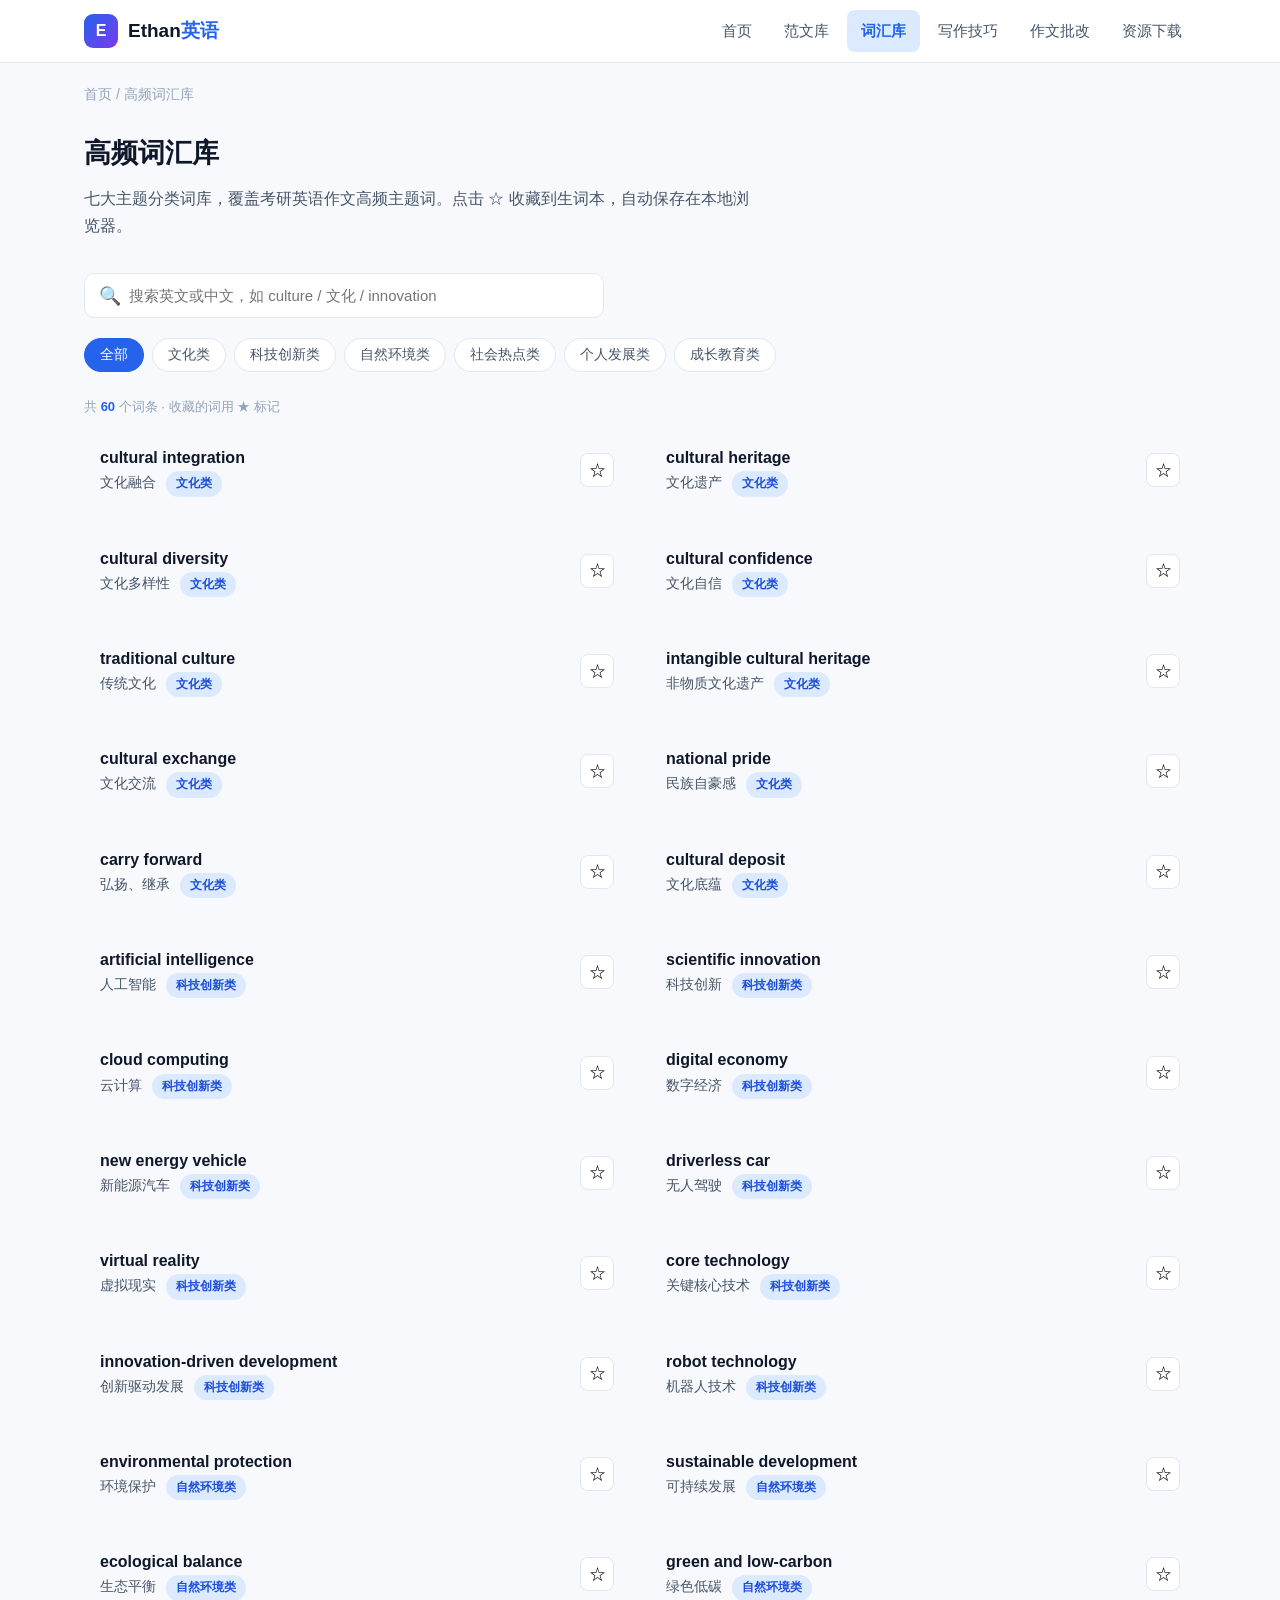
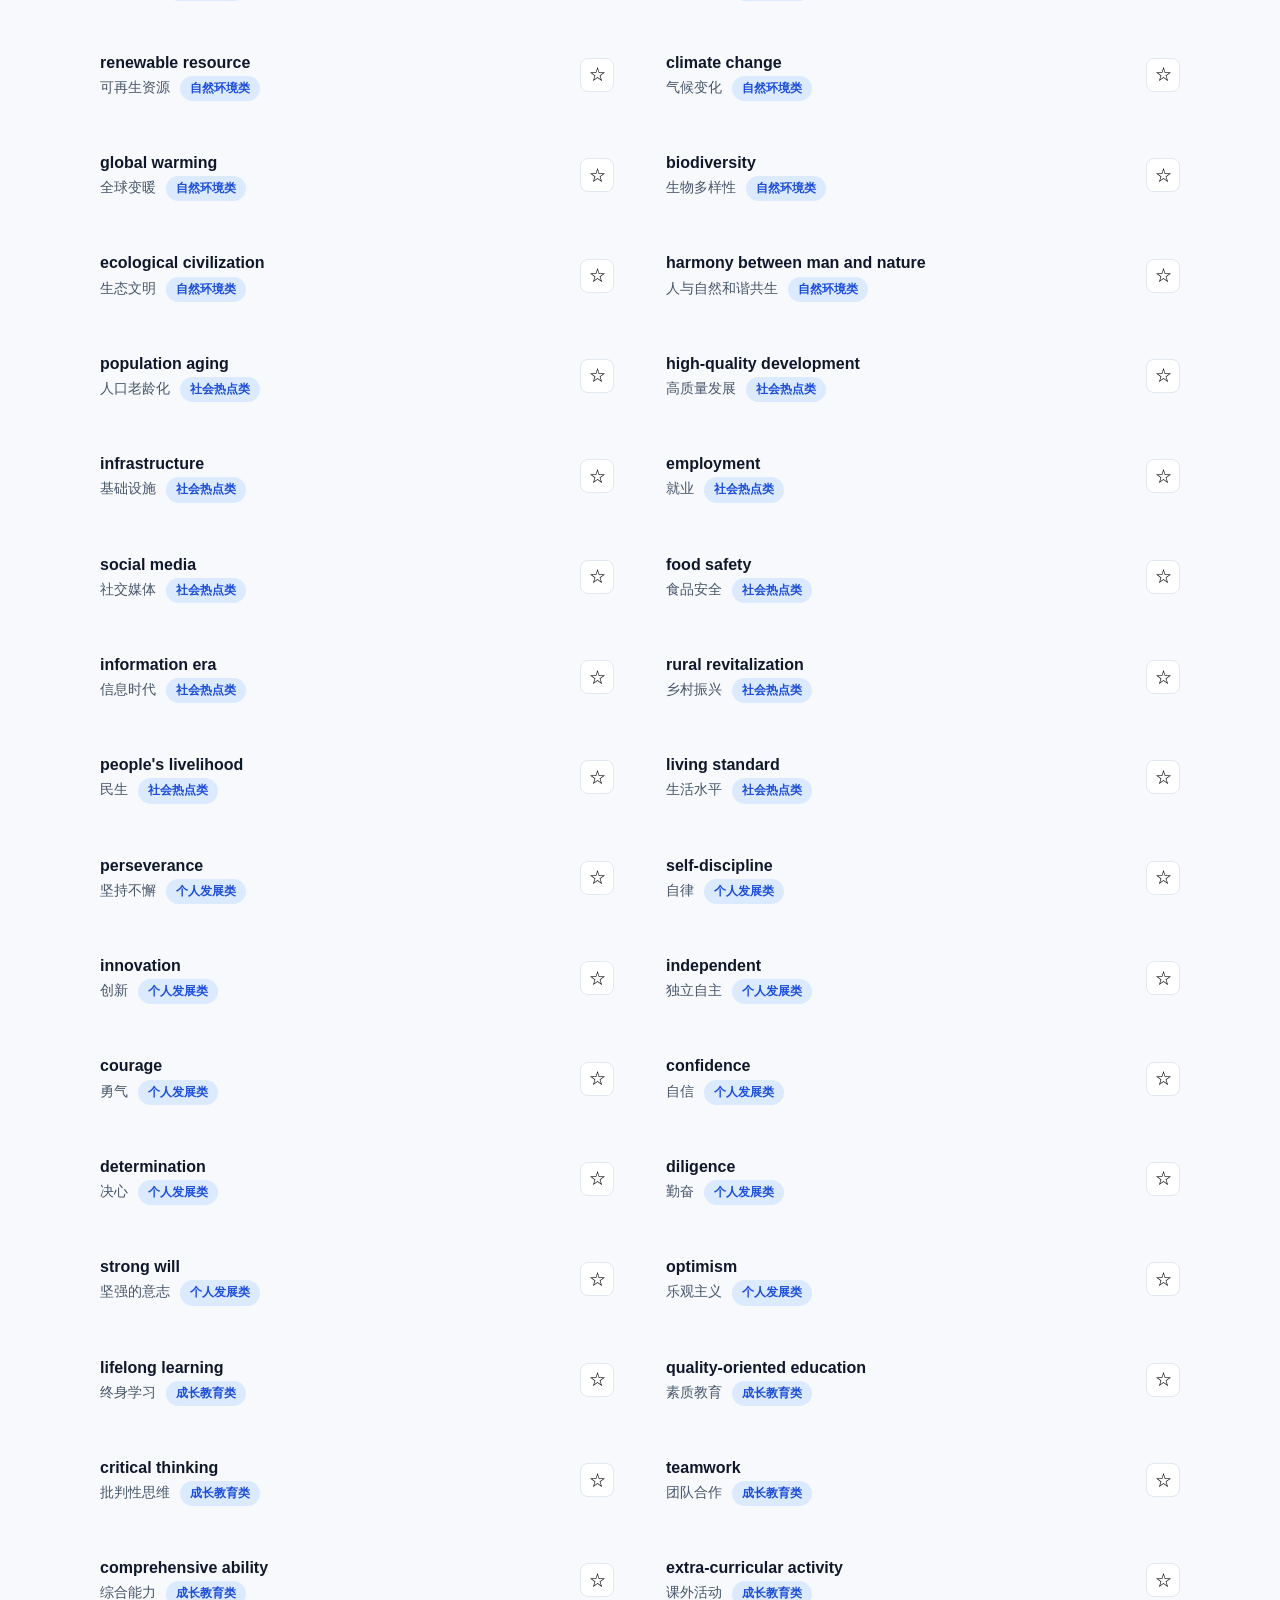
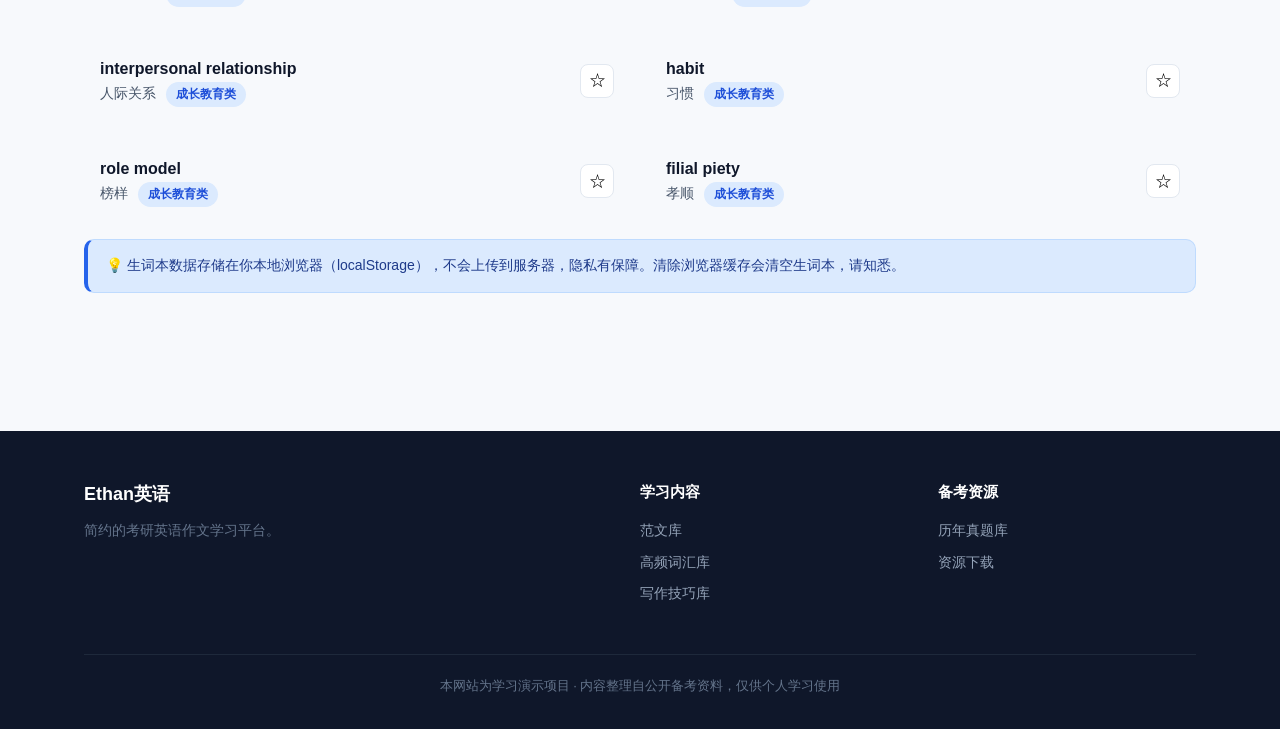
==== cihui.html @ 308beb28 "fix structure" ====
<!DOCTYPE html>
<html lang="zh-CN">
<head>
  <meta charset="UTF-8">
  <meta name="viewport" content="width=device-width, initial-scale=1.0">
  <title>高频词汇库 · Ethan英语</title>
  <link rel="stylesheet" href="css/style.css">
  <link rel="manifest" href="manifest.json">
  <link rel="icon" type="image/png" sizes="192x192" href="icon-192.png">
  <link rel="apple-touch-icon" href="apple-touch-icon.png">
  <meta name="theme-color" content="#2563eb">
  <meta name="mobile-web-app-capable" content="yes">
  <meta name="apple-mobile-web-app-capable" content="yes">
  <meta name="apple-mobile-web-app-status-bar-style" content="black-translucent">
  <meta name="apple-mobile-web-app-title" content="Ethan">
</head>
<body>

  <nav class="nav">
    <div class="nav-inner">
      <a class="logo" href="index.html"><span class="mark">E</span><span>Ethan<b>英语</b></span></a>
      <button class="nav-toggle" aria-label="菜单">☰</button>
      <ul class="nav-links">
        <li><a href="index.html">首页</a></li>
        <li><a href="fanwen.html">范文库</a></li>
        <li><a href="cihui.html">词汇库</a></li>
        <li><a href="jiqiao.html">写作技巧</a></li>
        <li><a href="pigai.html">作文批改</a></li>
        <li><a href="ziyuan.html">资源下载</a></li>
      </ul>
    </div>
  </nav>

  <div class="container">
    <div class="crumb"><a href="index.html">首页</a> / 高频词汇库</div>
  </div>

  <section class="section" style="padding-top:24px">
    <div class="container">
      <div class="section-head">
        <h2>高频词汇库</h2>
        <p>七大主题分类词库，覆盖考研英语作文高频主题词。点击 ☆ 收藏到生词本，自动保存在本地浏览器。</p>
      </div>

      <div class="search-box" style="margin-bottom:20px">
        <span class="s-icon">🔍</span>
        <input type="text" id="vocab-search" placeholder="搜索英文或中文，如 culture / 文化 / innovation">
      </div>

      <div class="filter-group" id="vocab-filters"></div>

      <div style="margin-bottom:12px;color:var(--text-muted);font-size:13px">共 <b id="vocab-count" style="color:var(--primary)">0</b> 个词条 · 收藏的词用 ★ 标记</div>

      <div class="grid grid-2" id="vocab-list"></div>

      <div class="tip">💡 生词本数据存储在你本地浏览器（localStorage），不会上传到服务器，隐私有保障。清除浏览器缓存会清空生词本，请知悉。</div>
    </div>
  </section>

  <footer class="footer">
    <div class="container">
      <div>
        <div class="brand">Ethan英语</div>
        <p>简约的考研英语作文学习平台。</p>
      </div>
      <div>
        <h4>学习内容</h4>
        <a href="fanwen.html">范文库</a>
        <a href="cihui.html">高频词汇库</a>
        <a href="jiqiao.html">写作技巧库</a>
      </div>
      <div>
        <h4>备考资源</h4>
        <a href="fanwen.html#zhenti">历年真题库</a>
        <a href="ziyuan.html">资源下载</a>
      </div>
      <div class="copyright">本网站为学习演示项目 · 内容整理自公开备考资料，仅供个人学习使用</div>
    </div>
  </footer>

  <script src="js/data.js"></script>
  <script src="js/main.js"></script>
</body>
</html>
---- css/style.css ----
/* ============ 变量与重置 ============ */
:root {
  --primary: #2563eb;
  --primary-dark: #1d4ed8;
  --primary-light: #dbeafe;
  --accent: #f59e0b;
  --bg: #f7f9fc;
  --surface: #ffffff;
  --text: #0f172a;
  --text-secondary: #475569;
  --text-muted: #94a3b8;
  --border: #e2e8f0;
  --success: #16a34a;
  --danger: #dc2626;
  --radius: 12px;
  --shadow-sm: 0 1px 3px rgba(15, 23, 42, 0.06);
  --shadow-md: 0 4px 16px rgba(15, 23, 42, 0.08);
  --shadow-lg: 0 10px 32px rgba(15, 23, 42, 0.12);
  --maxw: 1160px;
}

* { margin: 0; padding: 0; box-sizing: border-box; }

html { scroll-behavior: smooth; }

body {
  font-family: -apple-system, BlinkMacSystemFont, "Segoe UI", "PingFang SC",
    "Hiragino Sans GB", "Microsoft YaHei", sans-serif;
  background: var(--bg);
  color: var(--text);
  line-height: 1.7;
  -webkit-font-smoothing: antialiased;
}

a { color: var(--primary); text-decoration: none; }
a:hover { color: var(--primary-dark); }
img { max-width: 100%; display: block; }

.container { max-width: var(--maxw); margin: 0 auto; padding: 0 24px; }

/* ============ 顶部导航 ============ */
.nav {
  position: sticky; top: 0; z-index: 100;
  background: rgba(255, 255, 255, 0.9);
  backdrop-filter: blur(10px);
  border-bottom: 1px solid var(--border);
}
.nav-inner {
  max-width: var(--maxw); margin: 0 auto; padding: 0 24px;
  display: flex; align-items: center; justify-content: space-between;
  height: 62px;
}
.logo { display: flex; align-items: center; gap: 10px; font-weight: 700; font-size: 19px; color: var(--text); }
.logo .mark {
  width: 34px; height: 34px; border-radius: 9px;
  background: linear-gradient(135deg, var(--primary), #7c3aed);
  color: #fff; display: flex; align-items: center; justify-content: center;
  font-size: 16px; font-weight: 800;
}
.logo span b { color: var(--primary); }

.nav-links { display: flex; align-items: center; gap: 4px; list-style: none; }
.nav-links a {
  display: block; padding: 8px 14px; border-radius: 8px;
  color: var(--text-secondary); font-size: 15px; font-weight: 500;
}
.nav-links a:hover { color: var(--primary); background: var(--primary-light); }
.nav-links a.active { color: var(--primary); background: var(--primary-light); font-weight: 600; }

.nav-toggle { display: none; background: none; border: none; font-size: 24px; cursor: pointer; color: var(--text); }

/* ============ Hero ============ */
.hero {
  background: linear-gradient(135deg, #1e3a8a 0%, #2563eb 55%, #4f46e5 100%);
  color: #fff; padding: 72px 0 64px; position: relative; overflow: hidden;
}
.hero::after {
  content: ""; position: absolute; right: -120px; top: -120px;
  width: 420px; height: 420px; border-radius: 50%;
  background: rgba(255, 255, 255, 0.08);
}
.hero::before {
  content: ""; position: absolute; right: 80px; bottom: -160px;
  width: 320px; height: 320px; border-radius: 50%;
  background: rgba(255, 255, 255, 0.06);
}
.hero .container { position: relative; z-index: 1; }
.hero h1 { font-size: 40px; line-height: 1.25; font-weight: 800; margin-bottom: 16px; }
.hero h1 em { font-style: normal; color: #fbbf24; }
.hero p.sub { font-size: 17px; color: rgba(255, 255, 255, 0.88); max-width: 640px; margin-bottom: 28px; }
.hero-actions { display: flex; gap: 14px; flex-wrap: wrap; }
.btn {
  display: inline-flex; align-items: center; gap: 8px;
  padding: 12px 22px; border-radius: 10px; font-size: 15px; font-weight: 600;
  border: none; cursor: pointer; transition: all .18s;
}
.btn-primary { background: #fff; color: var(--primary-dark); }
.btn-primary:hover { transform: translateY(-2px); box-shadow: var(--shadow-lg); }
.btn-ghost { background: rgba(255, 255, 255, 0.14); color: #fff; border: 1px solid rgba(255,255,255,0.3); }
.btn-ghost:hover { background: rgba(255, 255, 255, 0.24); }
.btn-outline { background: #fff; color: var(--primary); border: 1px solid var(--primary); }
.btn-outline:hover { background: var(--primary-light); }

.hero-stats { display: flex; gap: 40px; margin-top: 40px; flex-wrap: wrap; }
.hero-stats .stat b { font-size: 30px; display: block; font-weight: 800; }
.hero-stats .stat span { color: rgba(255, 255, 255, 0.78); font-size: 14px; }

/* ============ 章节通用 ============ */
.section { padding: 60px 0; }
.section-head { margin-bottom: 34px; }
.section-head h2 { font-size: 27px; font-weight: 800; margin-bottom: 8px; }
.section-head p { color: var(--text-secondary); max-width: 680px; }

/* ============ 卡片网格 ============ */
.grid { display: grid; gap: 20px; }
.grid-2 { grid-template-columns: repeat(2, 1fr); }
.grid-3 { grid-template-columns: repeat(3, 1fr); }
.grid-4 { grid-template-columns: repeat(4, 1fr); }

.card {
  background: var(--surface); border: 1px solid var(--border);
  border-radius: var(--radius); padding: 24px; box-shadow: var(--shadow-sm);
  transition: transform .18s, box-shadow .18s;
}
.card:hover { transform: translateY(-3px); box-shadow: var(--shadow-md); }
.card .icon {
  width: 46px; height: 46px; border-radius: 11px; display: flex;
  align-items: center; justify-content: center; font-size: 22px; margin-bottom: 14px;
}
.card h3 { font-size: 17px; font-weight: 700; margin-bottom: 8px; }
.card p { color: var(--text-secondary); font-size: 14.5px; }
.card .link { margin-top: 14px; font-weight: 600; font-size: 14px; }

/* ============ 标签/徽章 ============ */
.badge {
  display: inline-block; padding: 3px 10px; border-radius: 999px;
  font-size: 12px; font-weight: 600; line-height: 1.6;
}
.badge-blue { background: var(--primary-light); color: var(--primary-dark); }
.badge-amber { background: #fef3c7; color: #b45309; }
.badge-green { background: #dcfce7; color: #15803d; }
.badge-red { background: #fee2e2; color: #b91c1c; }
.badge-gray { background: #f1f5f9; color: #475569; }
.badge-purple { background: #ede9fe; color: #6d28d9; }

/* ============ 搜索框 ============ */
.search-box { position: relative; max-width: 520px; }
.search-box input {
  width: 100%; padding: 13px 18px 13px 44px; border-radius: 10px;
  border: 1px solid var(--border); font-size: 15px; background: #fff;
  outline: none; transition: border .15s, box-shadow .15s;
}
.search-box input:focus { border-color: var(--primary); box-shadow: 0 0 0 3px var(--primary-light); }
.search-box .s-icon {
  position: absolute; left: 15px; top: 50%; transform: translateY(-50%);
  color: var(--text-muted); font-size: 18px;
}

/* ============ 筛选标签组 ============ */
.filter-group { display: flex; gap: 8px; flex-wrap: wrap; margin-bottom: 24px; }
.chip {
  padding: 7px 15px; border-radius: 999px; border: 1px solid var(--border);
  background: #fff; cursor: pointer; font-size: 14px; color: var(--text-secondary);
  transition: all .15s;
}
.chip:hover { border-color: var(--primary); color: var(--primary); }
.chip.active { background: var(--primary); border-color: var(--primary); color: #fff; }

/* ============ 表格 ============ */
.table-wrap { overflow-x: auto; background: var(--surface); border: 1px solid var(--border); border-radius: var(--radius); }
table { width: 100%; border-collapse: collapse; font-size: 14.5px; }
th, td { padding: 13px 16px; text-align: left; border-bottom: 1px solid var(--border); }
th { background: #f8fafc; font-weight: 700; color: var(--text-secondary); white-space: nowrap; }
tr:last-child td { border-bottom: none; }
tr:hover td { background: #fafcff; }
td .en { color: var(--primary-dark); font-weight: 600; }

/* ============ 词汇卡片 ============ */
.vocab-item { display: flex; align-items: center; gap: 14px; padding: 14px 16px; }
.vocab-item .word { flex: 1; }
.vocab-item .word .en { font-size: 16px; font-weight: 700; color: var(--text); }
.vocab-item .word .zh { font-size: 13.5px; color: var(--text-secondary); }
.vocab-item .save {
  width: 34px; height: 34px; border-radius: 8px; border: 1px solid var(--border);
  background: #fff; cursor: pointer; font-size: 17px; transition: all .15s;
}
.vocab-item .save:hover { border-color: var(--primary); color: var(--primary); }
.vocab-item .save.saved { background: var(--primary); border-color: var(--primary); color: #fff; }

/* ============ 批改页 ============ */
.practice-area { display: grid; grid-template-columns: 1fr 1fr; gap: 22px; align-items: start; }
.panel { background: var(--surface); border: 1px solid var(--border); border-radius: var(--radius); padding: 22px; box-shadow: var(--shadow-sm); }
.panel h3 { font-size: 16px; font-weight: 700; margin-bottom: 12px; display: flex; align-items: center; gap: 8px; }
.panel textarea {
  width: 100%; min-height: 300px; padding: 16px; border-radius: 10px;
  border: 1px solid var(--border); font-size: 15px; line-height: 1.8; resize: vertical;
  font-family: inherit; outline: none; transition: border .15s;
}
.panel textarea:focus { border-color: var(--primary); box-shadow: 0 0 0 3px var(--primary-light); }
.word-count { margin-top: 10px; font-size: 13px; color: var(--text-muted); text-align: right; }

.result-item { padding: 13px 16px; border-left: 3px solid var(--border); background: #f8fafc; border-radius: 8px; margin-bottom: 10px; }
.result-item.good { border-left-color: var(--success); }
.result-item.warn { border-left-color: var(--accent); }
.result-item.bad { border-left-color: var(--danger); }
.result-item b { display: block; margin-bottom: 3px; }
.result-item span { font-size: 13.5px; color: var(--text-secondary); }

.score-box { text-align: center; padding: 18px; border-radius: 12px; background: linear-gradient(135deg, var(--primary), #7c3aed); color: #fff; margin-bottom: 18px; }
.score-box .num { font-size: 42px; font-weight: 800; }
.score-box .label { font-size: 13px; opacity: .85; }

/* ============ 步骤条 ============ */
.steps { display: grid; grid-template-columns: repeat(4, 1fr); gap: 16px; }
.step { position: relative; padding: 20px; background: var(--surface); border: 1px solid var(--border); border-radius: var(--radius); }
.step .num {
  width: 34px; height: 34px; border-radius: 50%; background: var(--primary-light);
  color: var(--primary-dark); font-weight: 800; display: flex; align-items: center;
  justify-content: center; margin-bottom: 12px;
}
.step h4 { font-size: 15px; font-weight: 700; margin-bottom: 6px; }
.step p { font-size: 13.5px; color: var(--text-secondary); }
.step .arrow { position: absolute; right: -14px; top: 50%; transform: translateY(-50%); color: var(--text-muted); font-size: 20px; }

/* ============ 页脚 ============ */
.footer { background: #0f172a; color: #cbd5e1; padding: 48px 0 32px; margin-top: 60px; }
.footer .container { display: grid; grid-template-columns: 2fr 1fr 1fr; gap: 40px; }
.footer h4 { color: #fff; font-size: 15px; margin-bottom: 14px; }
.footer a { color: #94a3b8; display: block; margin-bottom: 8px; font-size: 14px; }
.footer a:hover { color: #fff; }
.footer .brand { font-size: 18px; font-weight: 700; color: #fff; margin-bottom: 10px; }
.footer p { font-size: 13.5px; color: #64748b; }
.footer .copyright { grid-column: 1 / -1; border-top: 1px solid #1e293b; padding-top: 20px; text-align: center; font-size: 13px; color: #64748b; }

/* ============ 面包屑 ============ */
.crumb { padding: 20px 0 0; color: var(--text-muted); font-size: 14px; }
.crumb a { color: var(--text-muted); }
.crumb a:hover { color: var(--primary); }

/* ============ 提示框 ============ */
.notice {
  background: #fffbeb; border: 1px solid #fde68a; border-left: 4px solid var(--accent);
  padding: 14px 18px; border-radius: 10px; margin: 18px 0; font-size: 14px; color: #78350f;
}
.tip {
  background: var(--primary-light); border: 1px solid #bfdbfe; border-left: 4px solid var(--primary);
  padding: 14px 18px; border-radius: 10px; margin: 18px 0; font-size: 14px; color: #1e3a8a;
}

/* ============ 手风琴/折叠 ============ */
.accordion { border: 1px solid var(--border); border-radius: var(--radius); overflow: hidden; background: #fff; }
.acc-item { border-bottom: 1px solid var(--border); }
.acc-item:last-child { border-bottom: none; }
.acc-head {
  width: 100%; padding: 16px 20px; background: none; border: none; cursor: pointer;
  display: flex; align-items: center; justify-content: space-between; font-size: 15.5px;
  font-weight: 600; color: var(--text); text-align: left;
}
.acc-head:hover { background: #f8fafc; }
.acc-head .arrow { transition: transform .2s; color: var(--text-muted); }
.acc-item.open .acc-head .arrow { transform: rotate(180deg); }
.acc-body { display: none; padding: 0 20px 18px; color: var(--text-secondary); font-size: 14.5px; }
.acc-item.open .acc-body { display: block; }

/* ============ 响应式 ============ */
@media (max-width: 900px) {
  .grid-3, .grid-4 { grid-template-columns: repeat(2, 1fr); }
  .practice-area { grid-template-columns: 1fr; }
  .steps { grid-template-columns: repeat(2, 1fr); }
  .step .arrow { display: none; }
  .hero h1 { font-size: 32px; }
}
@media (max-width: 640px) {
  .grid-2, .grid-3, .grid-4 { grid-template-columns: 1fr; }
  .nav-toggle { display: block; }
  .nav-links {
    display: none; position: absolute; top: 62px; left: 0; right: 0;
    background: #fff; border-bottom: 1px solid var(--border); flex-direction: column;
    padding: 10px 16px; gap: 2px;
  }
  .nav-links.open { display: flex; }
  .nav-links a { width: 100%; }
  .hero { padding: 48px 0 44px; }
  .hero h1 { font-size: 27px; }
  .hero-stats { gap: 26px; }
  .footer .container { grid-template-columns: 1fr; gap: 26px; }
}

/* ============ 学习数据 / 打卡 / 勋章 ============ */
.stats-row { display: grid; grid-template-columns: repeat(3, 1fr); gap: 16px; }
.stat-card {
  background: var(--surface); border: 1px solid var(--border); border-radius: var(--radius);
  padding: 20px; text-align: center; box-shadow: var(--shadow-sm);
}
.stat-card b { display: block; font-size: 30px; font-weight: 800; color: var(--primary); }
.stat-card span { font-size: 13px; color: var(--text-secondary); }

.badges-grid { display: grid; grid-template-columns: repeat(6, 1fr); gap: 14px; }
.badge-card {
  background: var(--surface); border: 1px solid var(--border); border-radius: var(--radius);
  padding: 16px 10px; text-align: center; opacity: .45; filter: grayscale(100%);
  transition: all .2s;
}
.badge-card.got { opacity: 1; filter: none; border-color: #fbbf24; background: #fffbeb; }
.badge-card .b-icon { font-size: 28px; margin-bottom: 6px; }
.badge-card .b-name { font-size: 14px; font-weight: 700; }
.badge-card .b-desc { font-size: 11.5px; color: var(--text-muted); }

.history-item {
  display: flex; align-items: center; gap: 14px; padding: 12px 16px;
  background: var(--surface); border: 1px solid var(--border); border-radius: 10px; margin-bottom: 10px;
}
.history-item .h-score {
  min-width: 44px; height: 44px; border-radius: 10px; display: flex; align-items: center; justify-content: center;
  background: var(--primary-light); color: var(--primary-dark); font-weight: 800; font-size: 18px;
}
.history-item .h-info { flex: 1; }
.history-item .h-meta { font-size: 12px; color: var(--text-muted); margin-bottom: 2px; }
.history-item .h-preview { font-size: 13.5px; color: var(--text-secondary); }

@media (max-width: 900px) {
  .badges-grid { grid-template-columns: repeat(3, 1fr); }
}
@media (max-width: 640px) {
  .stats-row { grid-template-columns: 1fr; }
  .badges-grid { grid-template-columns: repeat(2, 1fr); }
}

/* ============ AI 批改结果 ============ */
.ai-head {
  background: linear-gradient(135deg, #7c3aed, #2563eb); color: #fff;
  padding: 14px 18px; border-radius: 10px; font-weight: 700; margin-bottom: 14px; text-align: center;
}
.ai-result {
  background: #fff; border: 1px solid var(--border); border-radius: 10px;
  padding: 18px 20px; font-size: 14.5px; line-height: 1.9; color: var(--text);
}
.ai-result strong { color: var(--primary); }
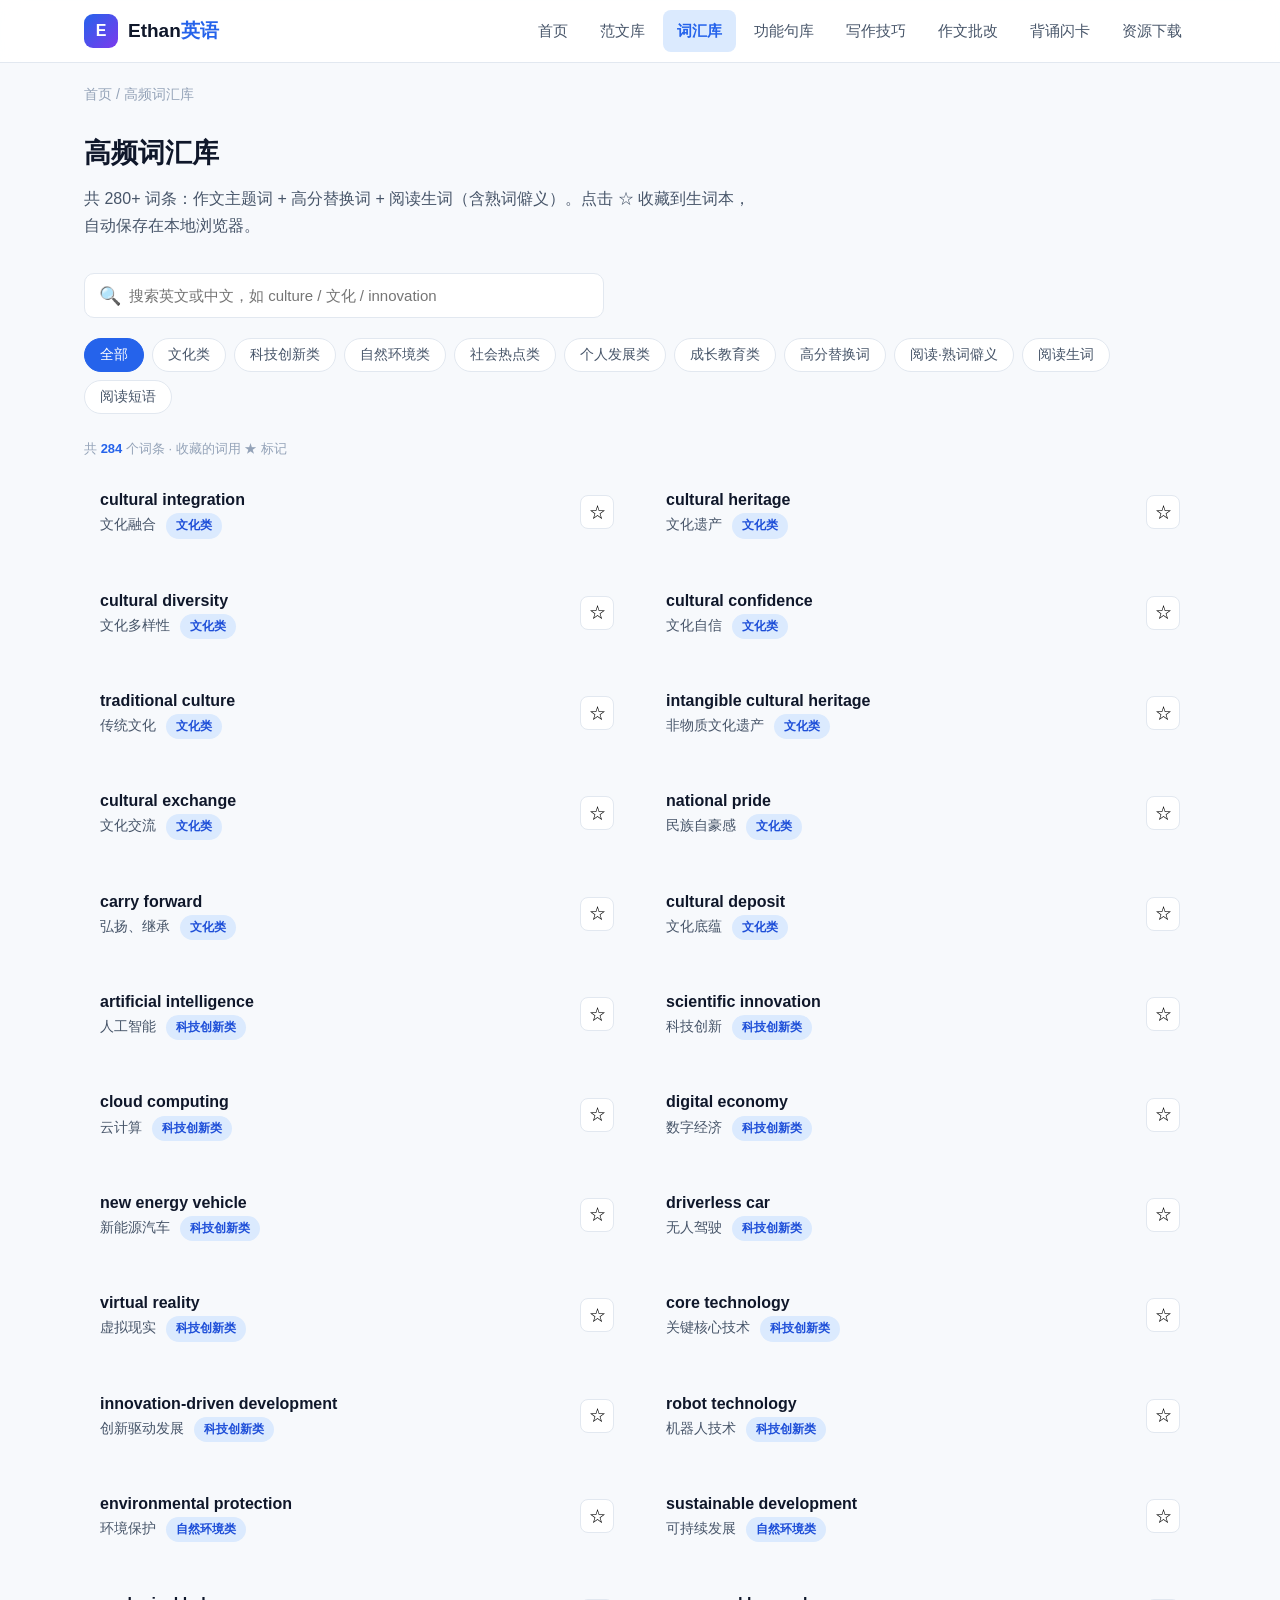
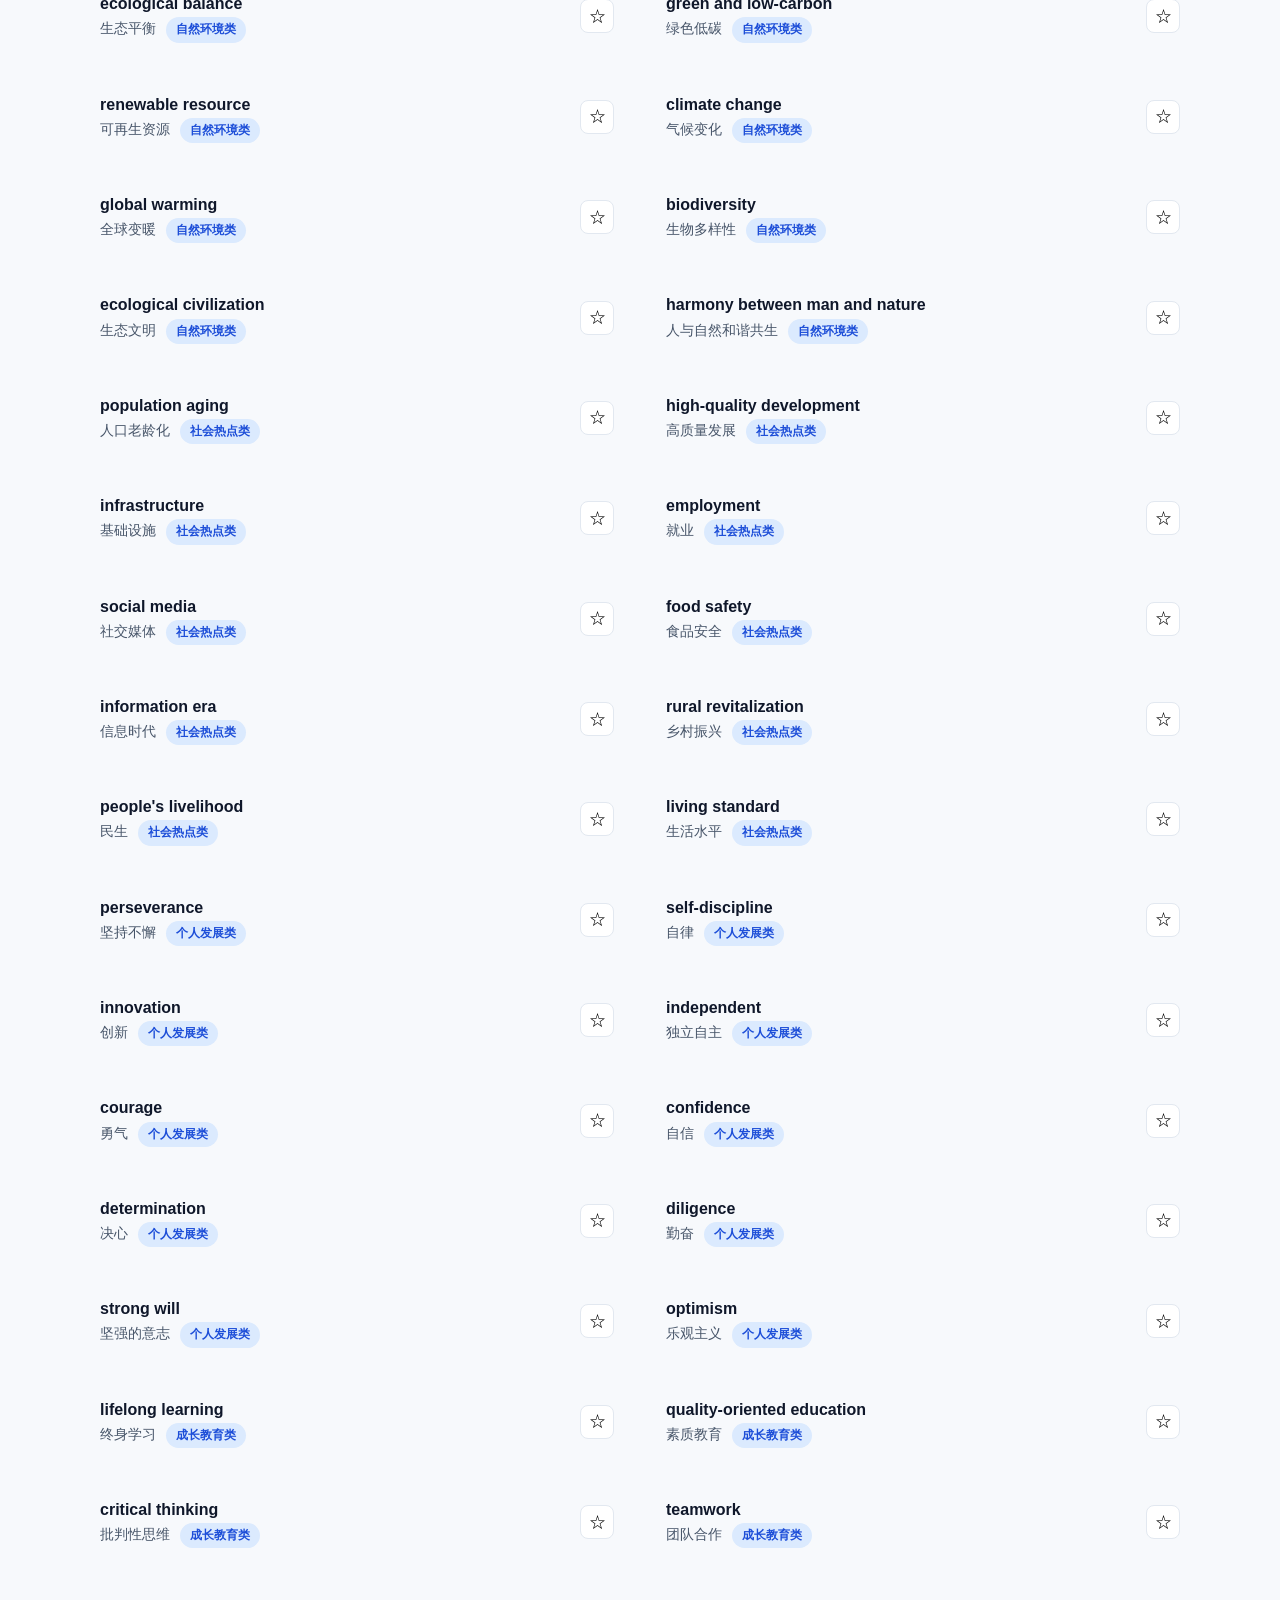
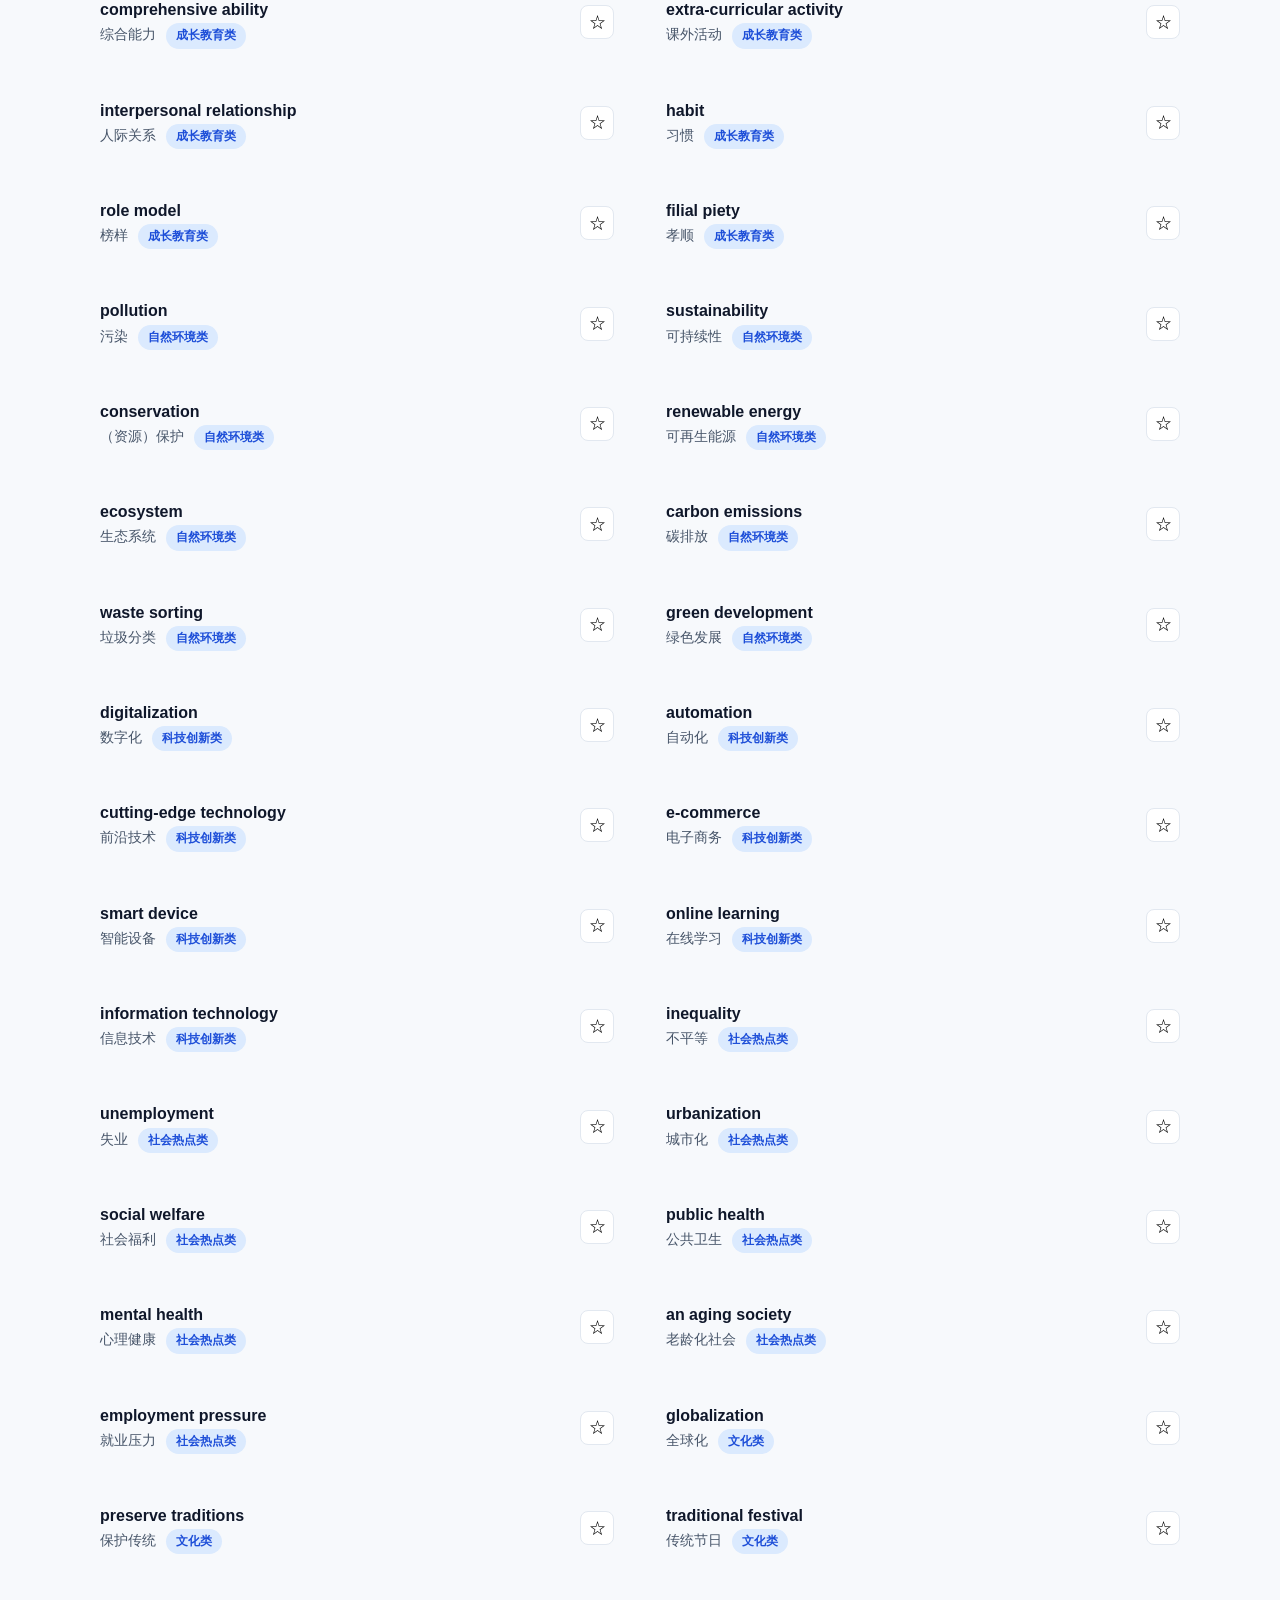
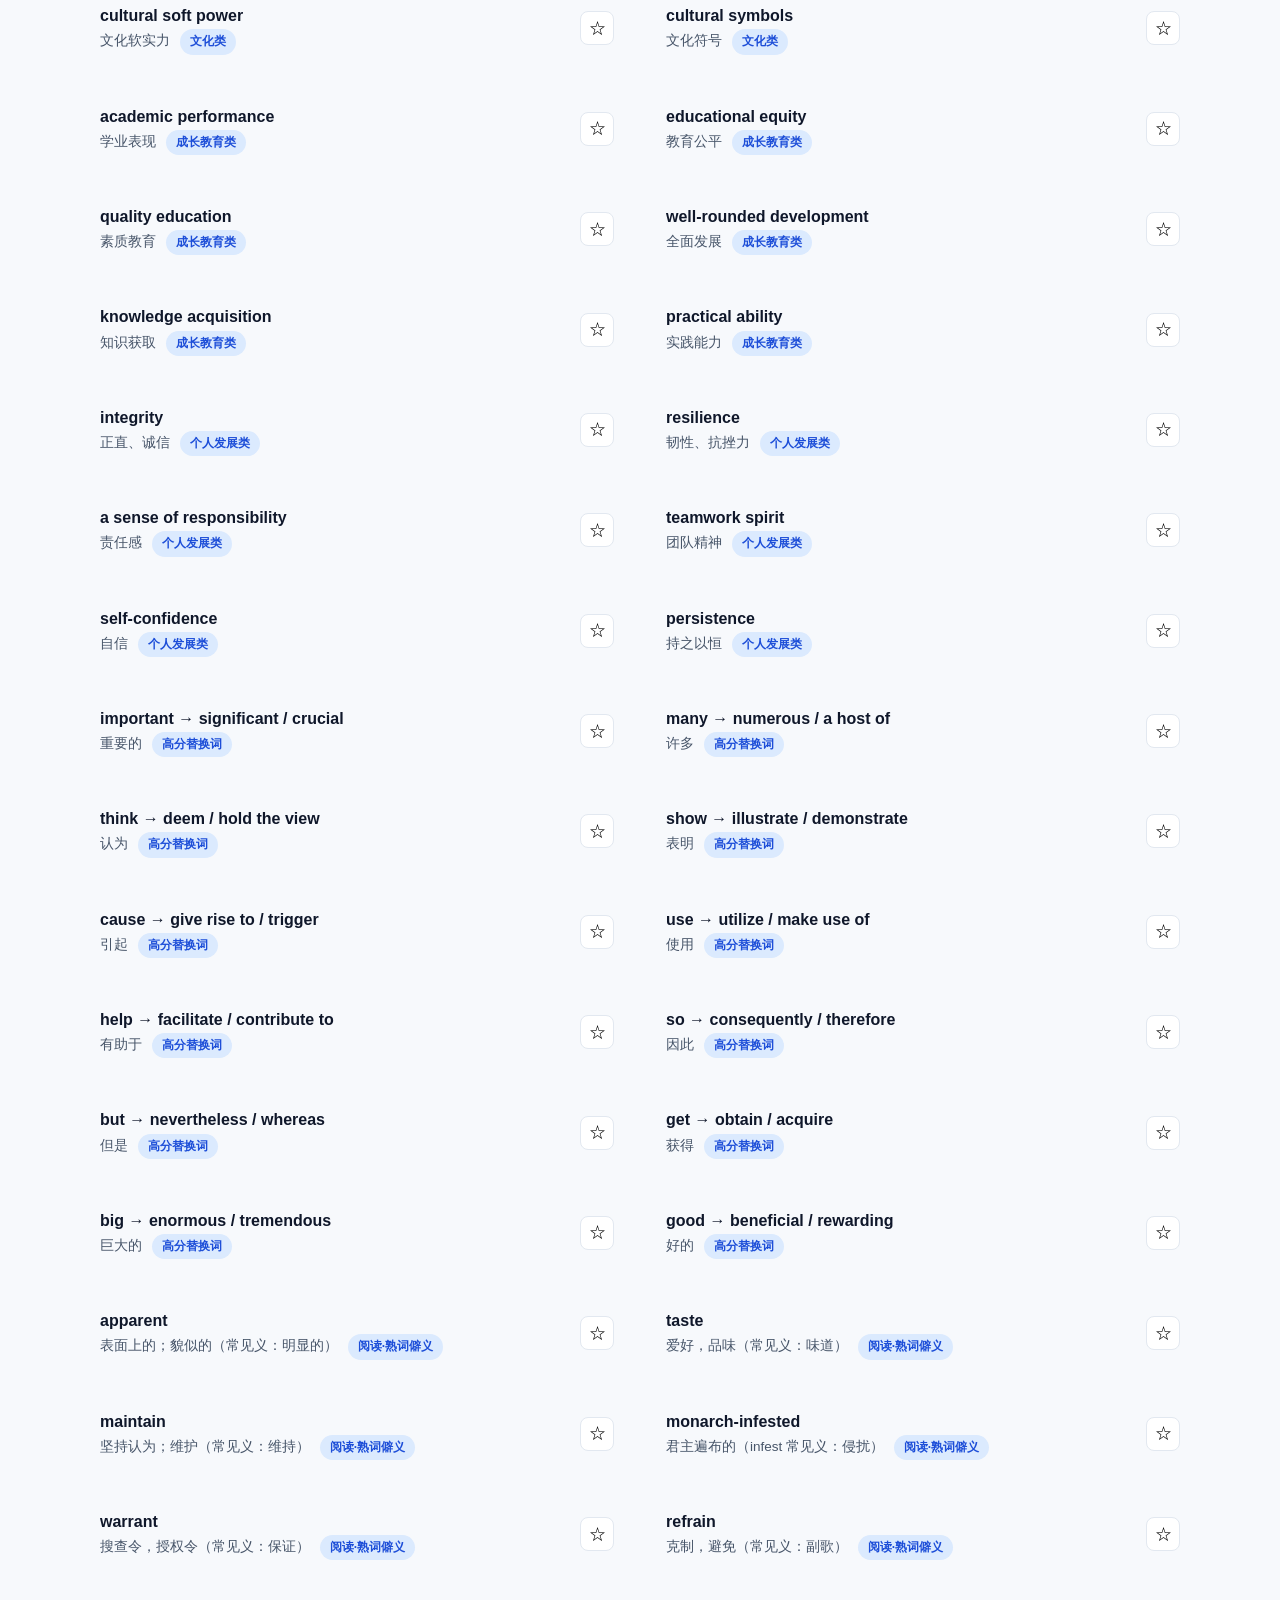
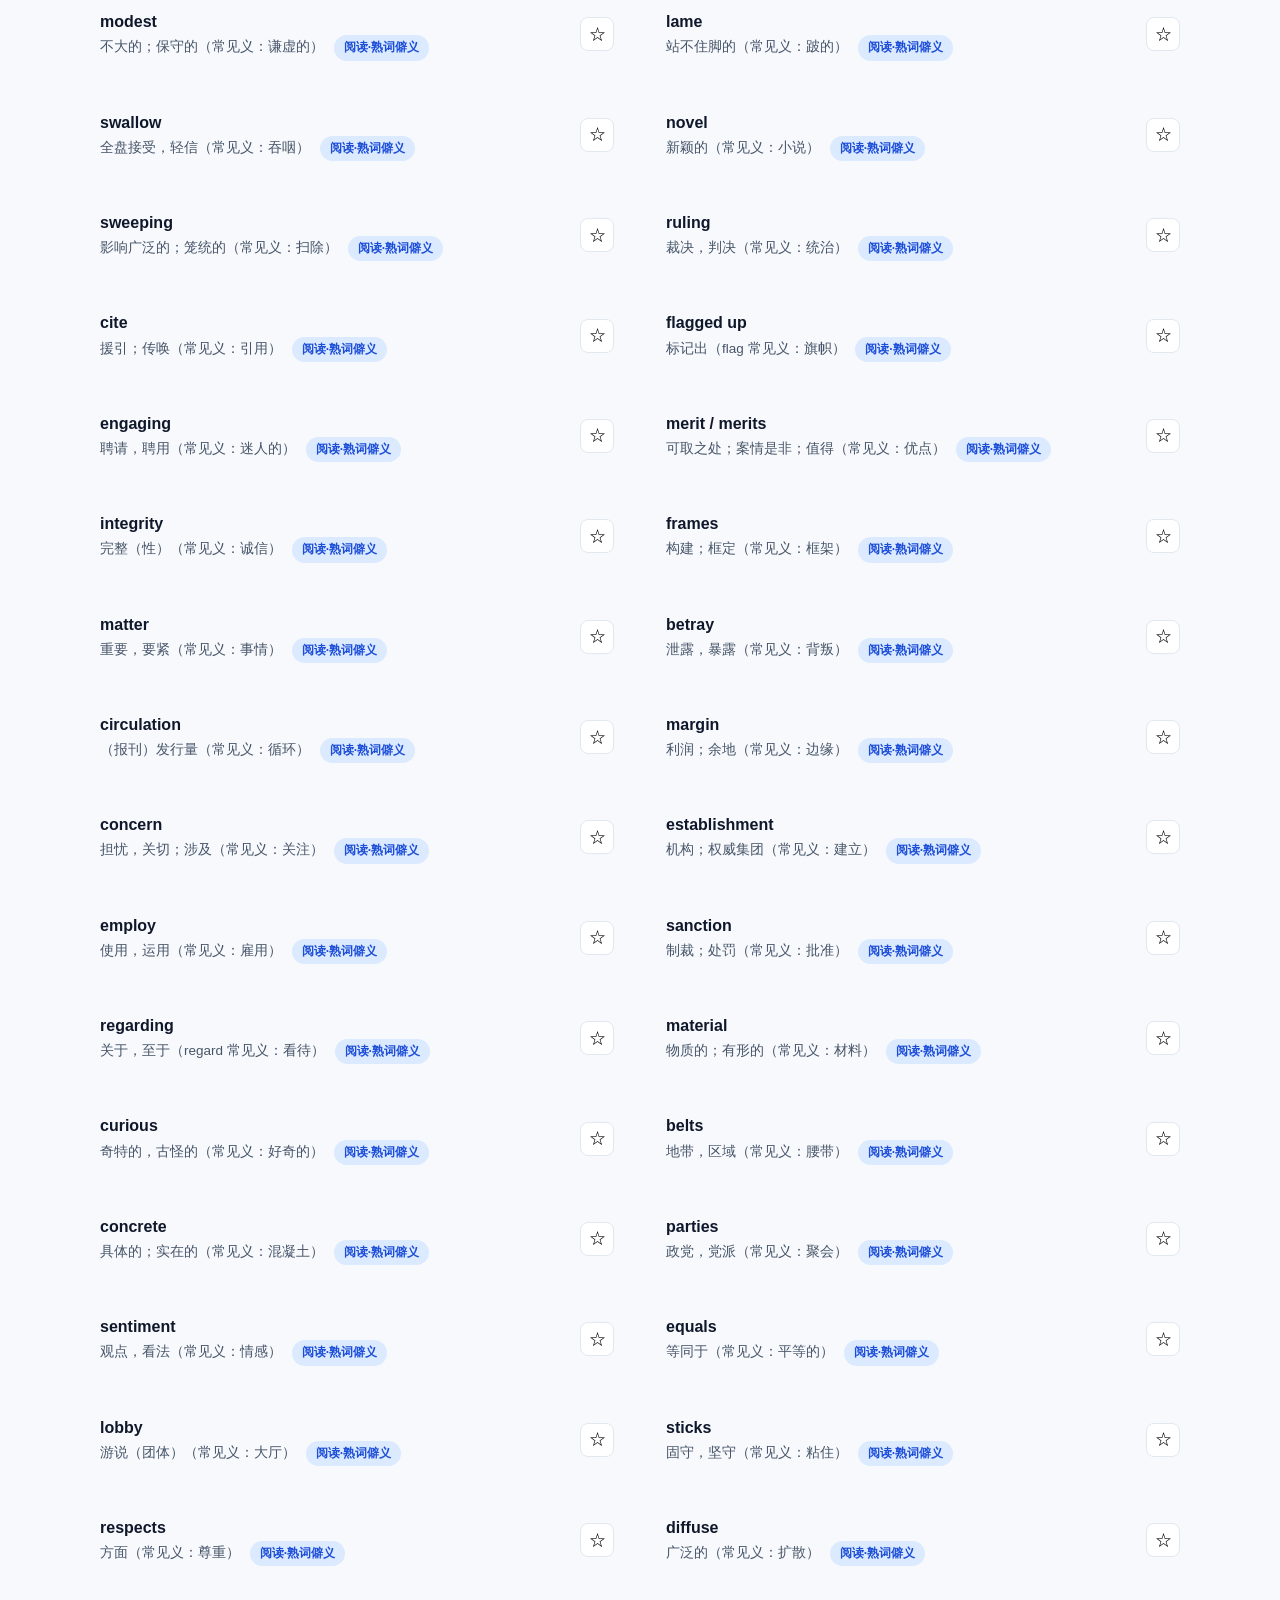
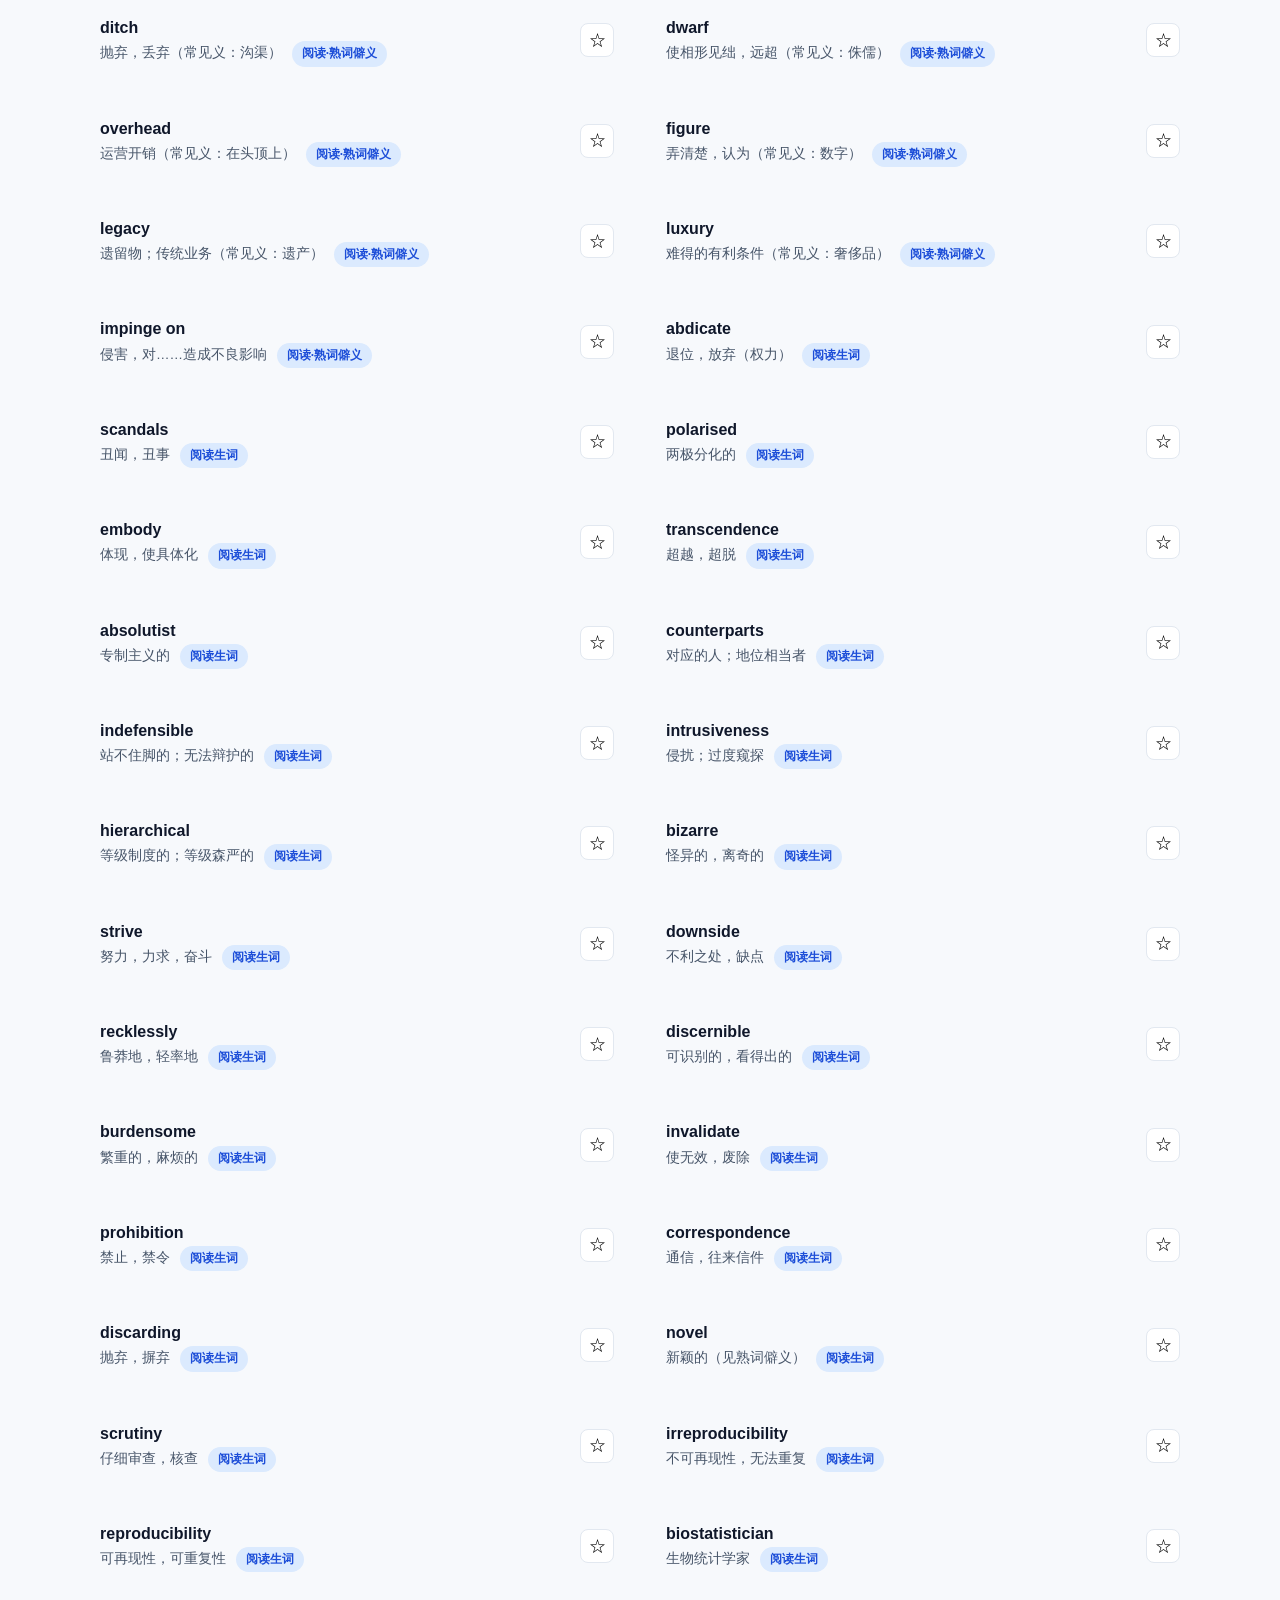
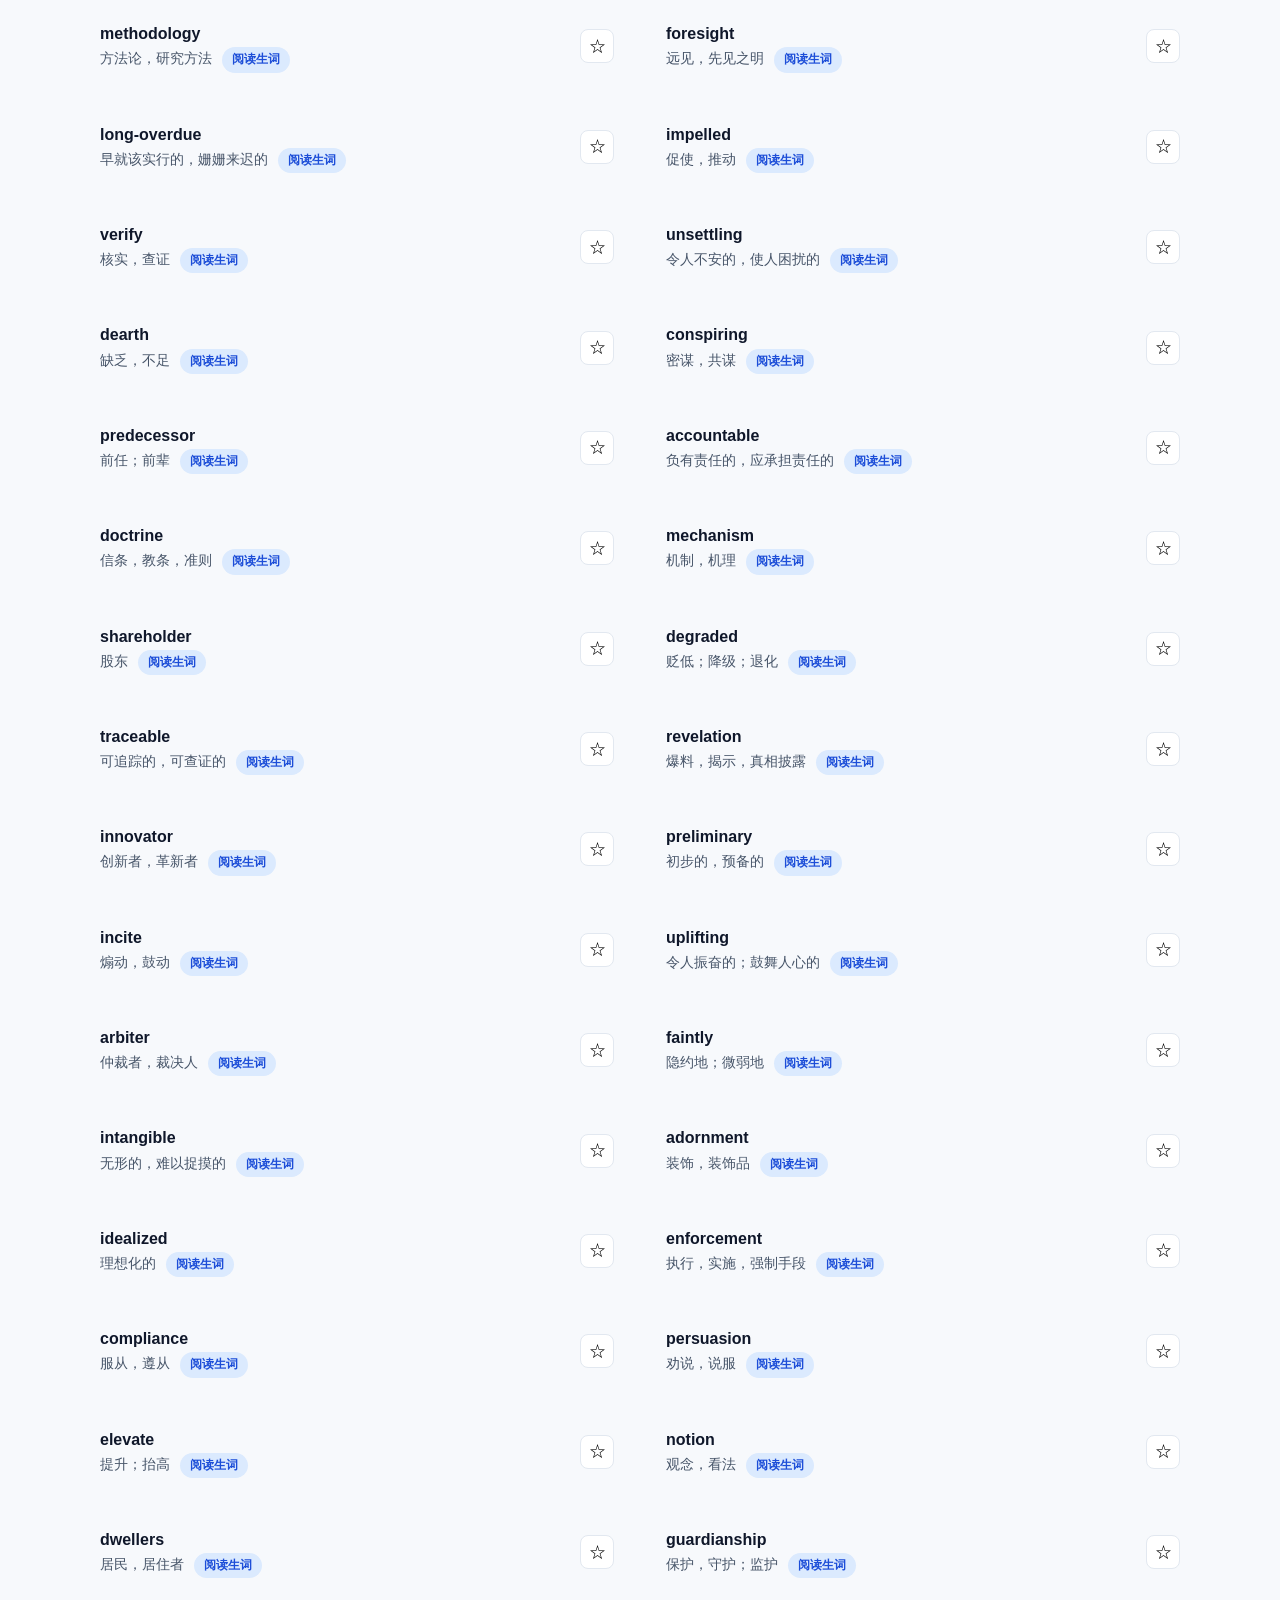
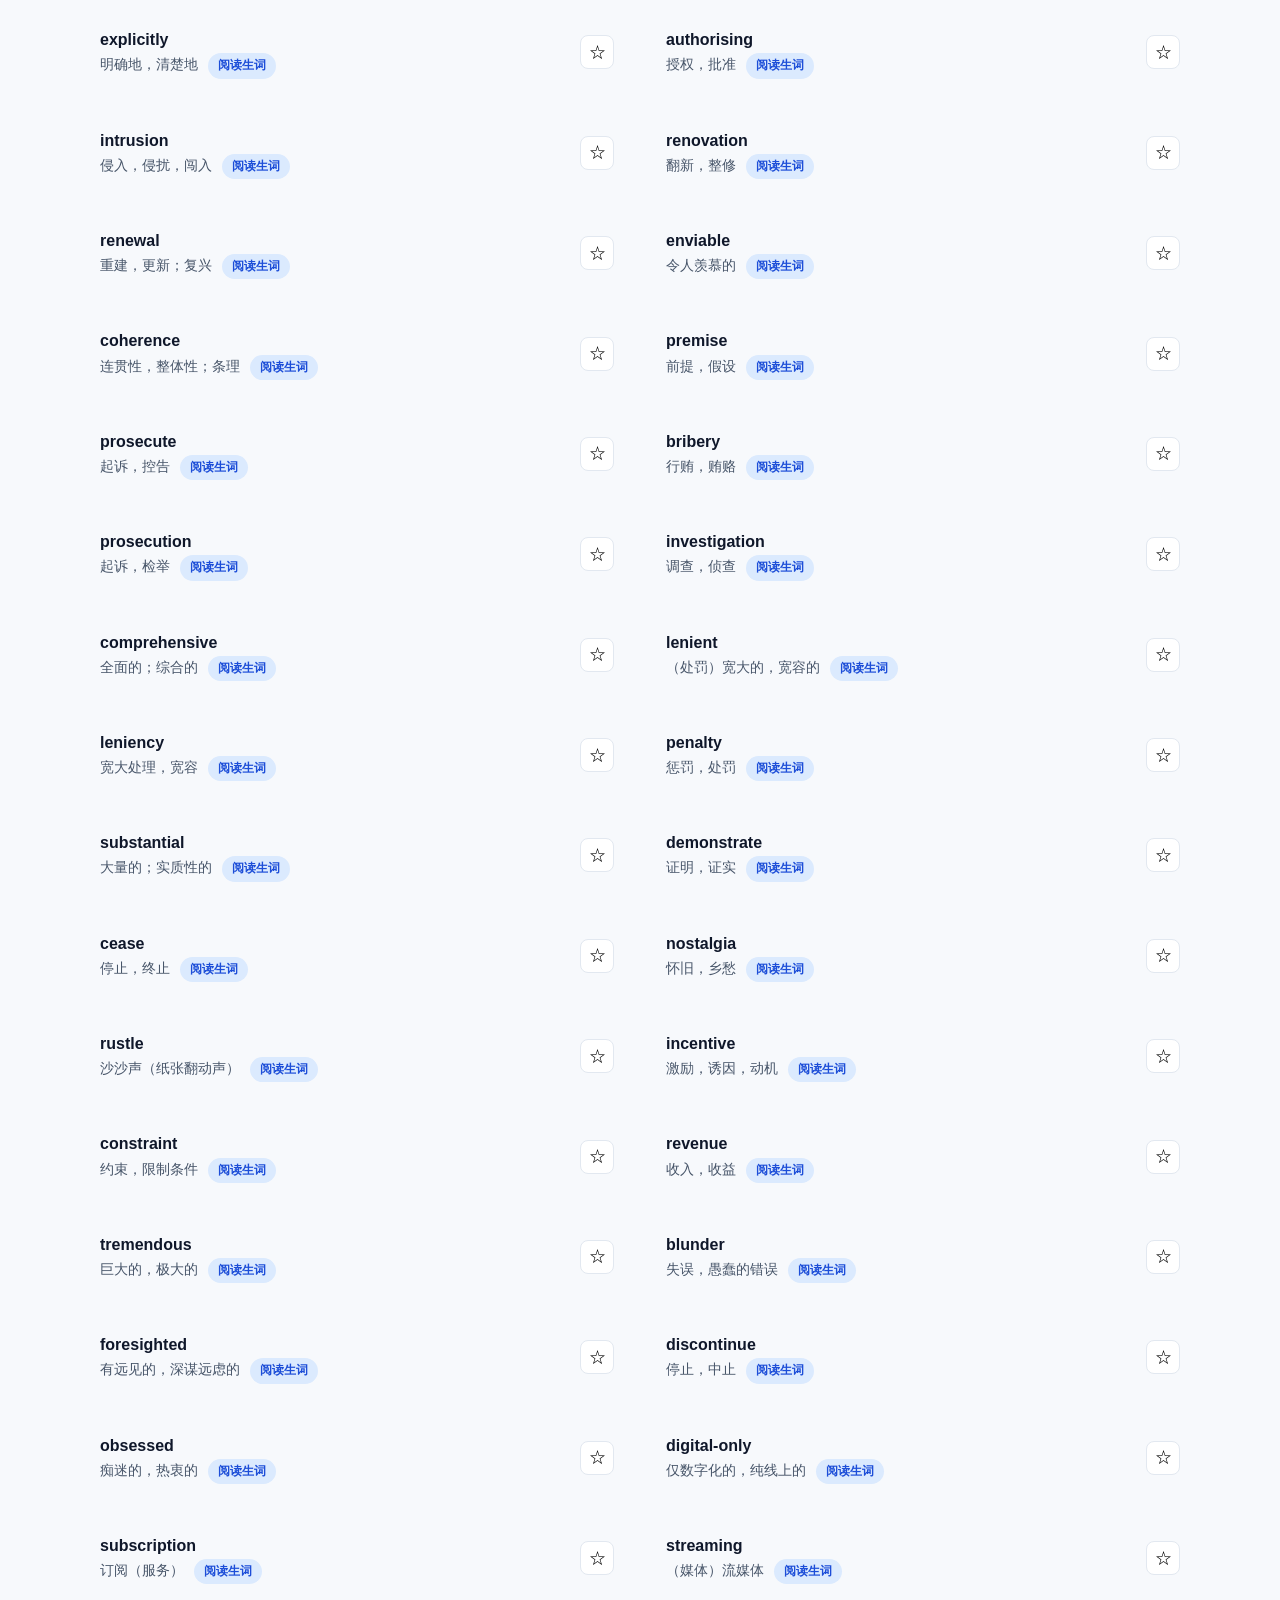
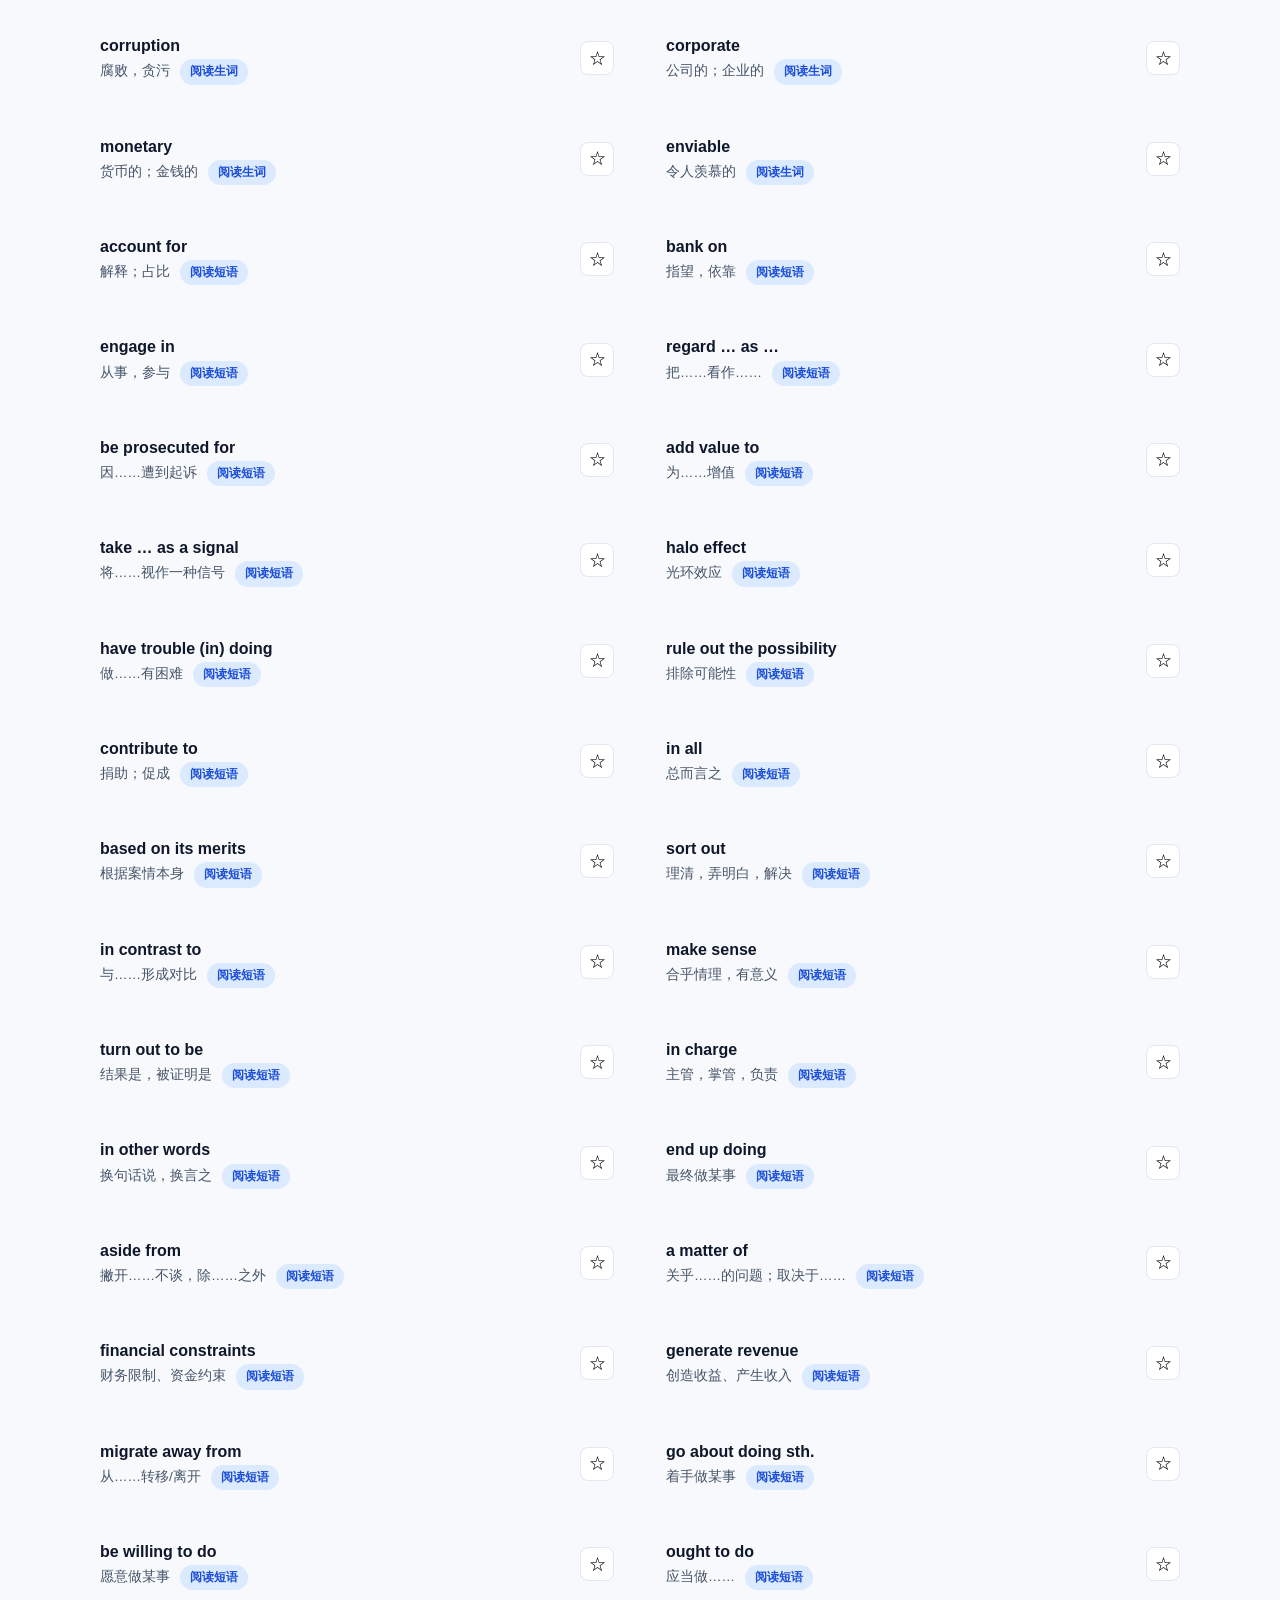
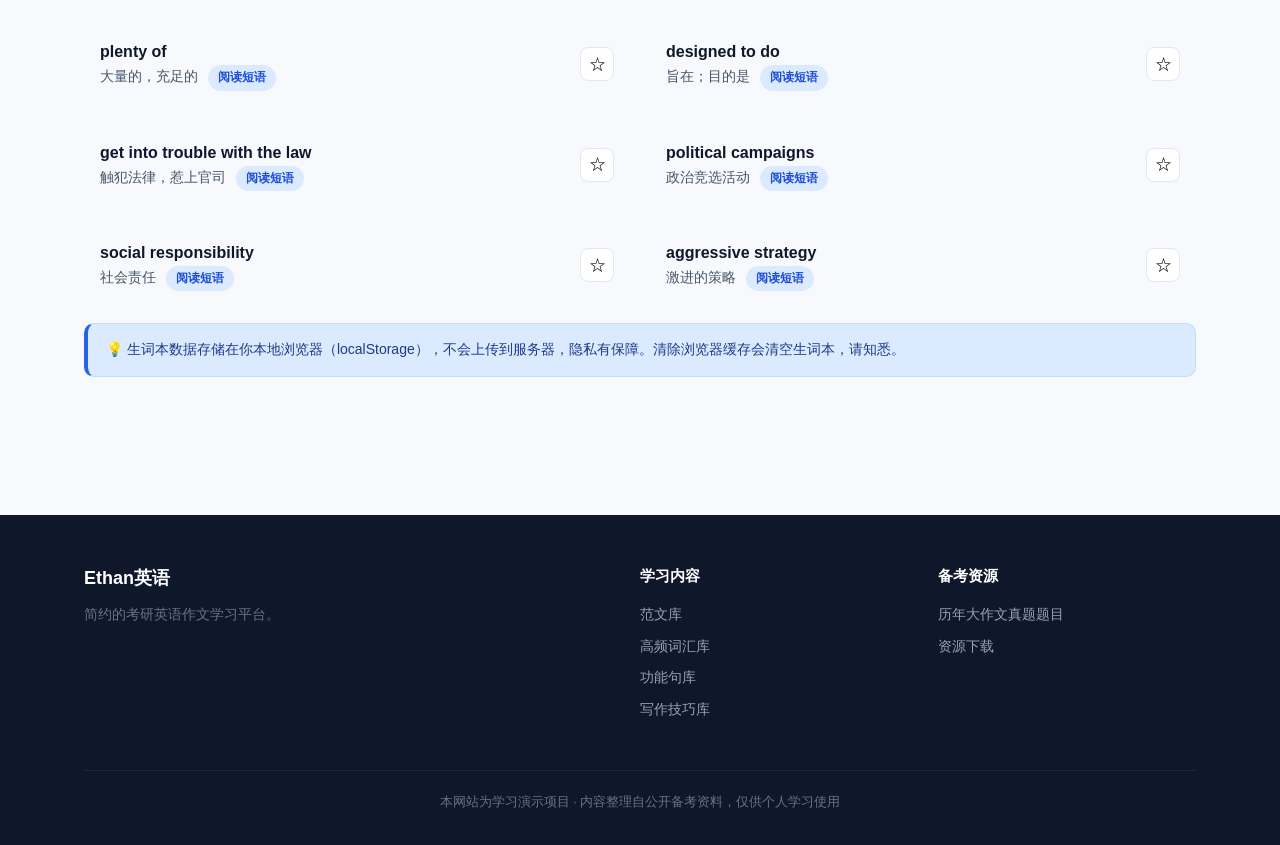
==== commit baed4359: "fix structure" ====
--- a/cihui.html
+++ b/cihui.html
@@ -24,8 +24,10 @@
         <li><a href="index.html">首页</a></li>
         <li><a href="fanwen.html">范文库</a></li>
         <li><a href="cihui.html">词汇库</a></li>
+        <li><a href="juxing.html">功能句库</a></li>
         <li><a href="jiqiao.html">写作技巧</a></li>
         <li><a href="pigai.html">作文批改</a></li>
+        <li><a href="flash.html">背诵闪卡</a></li>
         <li><a href="ziyuan.html">资源下载</a></li>
       </ul>
     </div>
@@ -39,7 +41,7 @@
     <div class="container">
       <div class="section-head">
         <h2>高频词汇库</h2>
-        <p>七大主题分类词库，覆盖考研英语作文高频主题词。点击 ☆ 收藏到生词本，自动保存在本地浏览器。</p>
+        <p>共 280+ 词条：作文主题词 + 高分替换词 + 阅读生词（含熟词僻义）。点击 ☆ 收藏到生词本，自动保存在本地浏览器。</p>
       </div>
 
       <div class="search-box" style="margin-bottom:20px">
@@ -67,11 +69,12 @@
         <h4>学习内容</h4>
         <a href="fanwen.html">范文库</a>
         <a href="cihui.html">高频词汇库</a>
+        <a href="juxing.html">功能句库</a>
         <a href="jiqiao.html">写作技巧库</a>
       </div>
       <div>
         <h4>备考资源</h4>
-        <a href="fanwen.html#zhenti">历年真题库</a>
+        <a href="fanwen.html#zhenti">历年大作文真题题目</a>
         <a href="ziyuan.html">资源下载</a>
       </div>
       <div class="copyright">本网站为学习演示项目 · 内容整理自公开备考资料，仅供个人学习使用</div>
@@ -79,6 +82,8 @@
   </footer>
 
   <script src="js/data.js"></script>
+  <script src="js/vocab-extra.js"></script>
+  <script src="js/vocab-reading.js"></script>
   <script src="js/main.js"></script>
 </body>
 </html>
--- a/css/style.css
+++ b/css/style.css
@@ -336,3 +336,64 @@
   padding: 18px 20px; font-size: 14.5px; line-height: 1.9; color: var(--text);
 }
 .ai-result strong { color: var(--primary); }
+
+/* ============ 功能句库 ============ */
+.juxing-cat { font-size: 18px; font-weight: 700; margin: 26px 0 4px; color: var(--text); }
+.juxing-desc { font-size: 13px; color: var(--text-muted); margin-bottom: 12px; }
+.juxing-item {
+  position: relative; background: var(--surface); border: 1px solid var(--border);
+  border-radius: 10px; padding: 14px 72px 14px 16px; margin-bottom: 10px;
+}
+.juxing-item .j-en { font-size: 15px; font-weight: 600; color: var(--primary-dark); line-height: 1.6; }
+.juxing-item .j-zh { font-size: 13.5px; color: var(--text-secondary); margin-top: 3px; }
+.juxing-item .j-copy {
+  position: absolute; right: 14px; top: 50%; transform: translateY(-50%);
+  border: 1px solid var(--border); background: #fff; border-radius: 8px;
+  padding: 5px 12px; font-size: 13px; cursor: pointer; color: var(--text-secondary);
+}
+.juxing-item .j-copy:hover { border-color: var(--primary); color: var(--primary); }
+
+/* ============ 页面内快捷导航 ============ */
+.anchor-nav { position: sticky; top: 62px; z-index: 90; background: var(--bg); border-bottom: 1px solid var(--border); padding: 10px 0; }
+.anchor-nav .container { display: flex; gap: 10px; flex-wrap: wrap; }
+.anchor-nav a {
+  padding: 6px 14px; border-radius: 999px; background: #fff; border: 1px solid var(--border);
+  font-size: 13.5px; color: var(--text-secondary); font-weight: 500;
+}
+.anchor-nav a:hover { border-color: var(--primary); color: var(--primary); }
+
+/* ============ 背诵闪卡 ============ */
+.flash-wrap { max-width: 760px; margin: 0 auto; }
+.flash-toolbar { display: flex; justify-content: space-between; align-items: center; margin-bottom: 14px; }
+.flash-select { padding: 8px 14px; border-radius: 10px; border: 1px solid var(--border); font-size: 14px; background: #fff; }
+.flash-counter { font-size: 14px; color: var(--text-muted); }
+.flash-card {
+  background: var(--surface); border: 1px solid var(--border); border-radius: 16px;
+  min-height: 300px; box-shadow: var(--shadow-md); cursor: pointer; padding: 28px;
+  display: flex; flex-direction: column; position: relative;
+}
+.flash-card .flash-tag {
+  font-size: 12px; color: var(--primary-dark); background: var(--primary-light);
+  padding: 3px 10px; border-radius: 999px; align-self: flex-start; margin-bottom: 18px;
+}
+.flash-front {
+  font-size: 22px; font-weight: 700; color: var(--text); line-height: 1.8;
+  flex: 1; display: flex; align-items: center; justify-content: center; text-align: center;
+}
+.flash-back {
+  font-size: 16px; color: var(--primary-dark); line-height: 1.9; white-space: pre-wrap;
+  flex: 1; overflow-y: auto; max-height: 440px; display: none;
+}
+.flash-hint { font-size: 12px; color: var(--text-muted); text-align: center; margin-top: 14px; }
+.flash-btns { display: flex; gap: 12px; justify-content: center; margin-top: 20px; flex-wrap: wrap; }
+
+/* ============ 考场计时器 ============ */
+.timer-bar {
+  display: flex; align-items: center; gap: 12px; flex-wrap: wrap;
+  background: var(--surface); border: 1px solid var(--border); border-radius: 12px;
+  padding: 12px 18px; margin-bottom: 20px;
+}
+.timer-label { font-weight: 700; font-size: 14px; }
+.timer-display { font-size: 30px; font-weight: 800; color: var(--primary); font-variant-numeric: tabular-nums; min-width: 110px; }
+.timer-display.low { color: var(--danger); }
+.timer-presets { display: flex; gap: 8px; flex-wrap: wrap; }
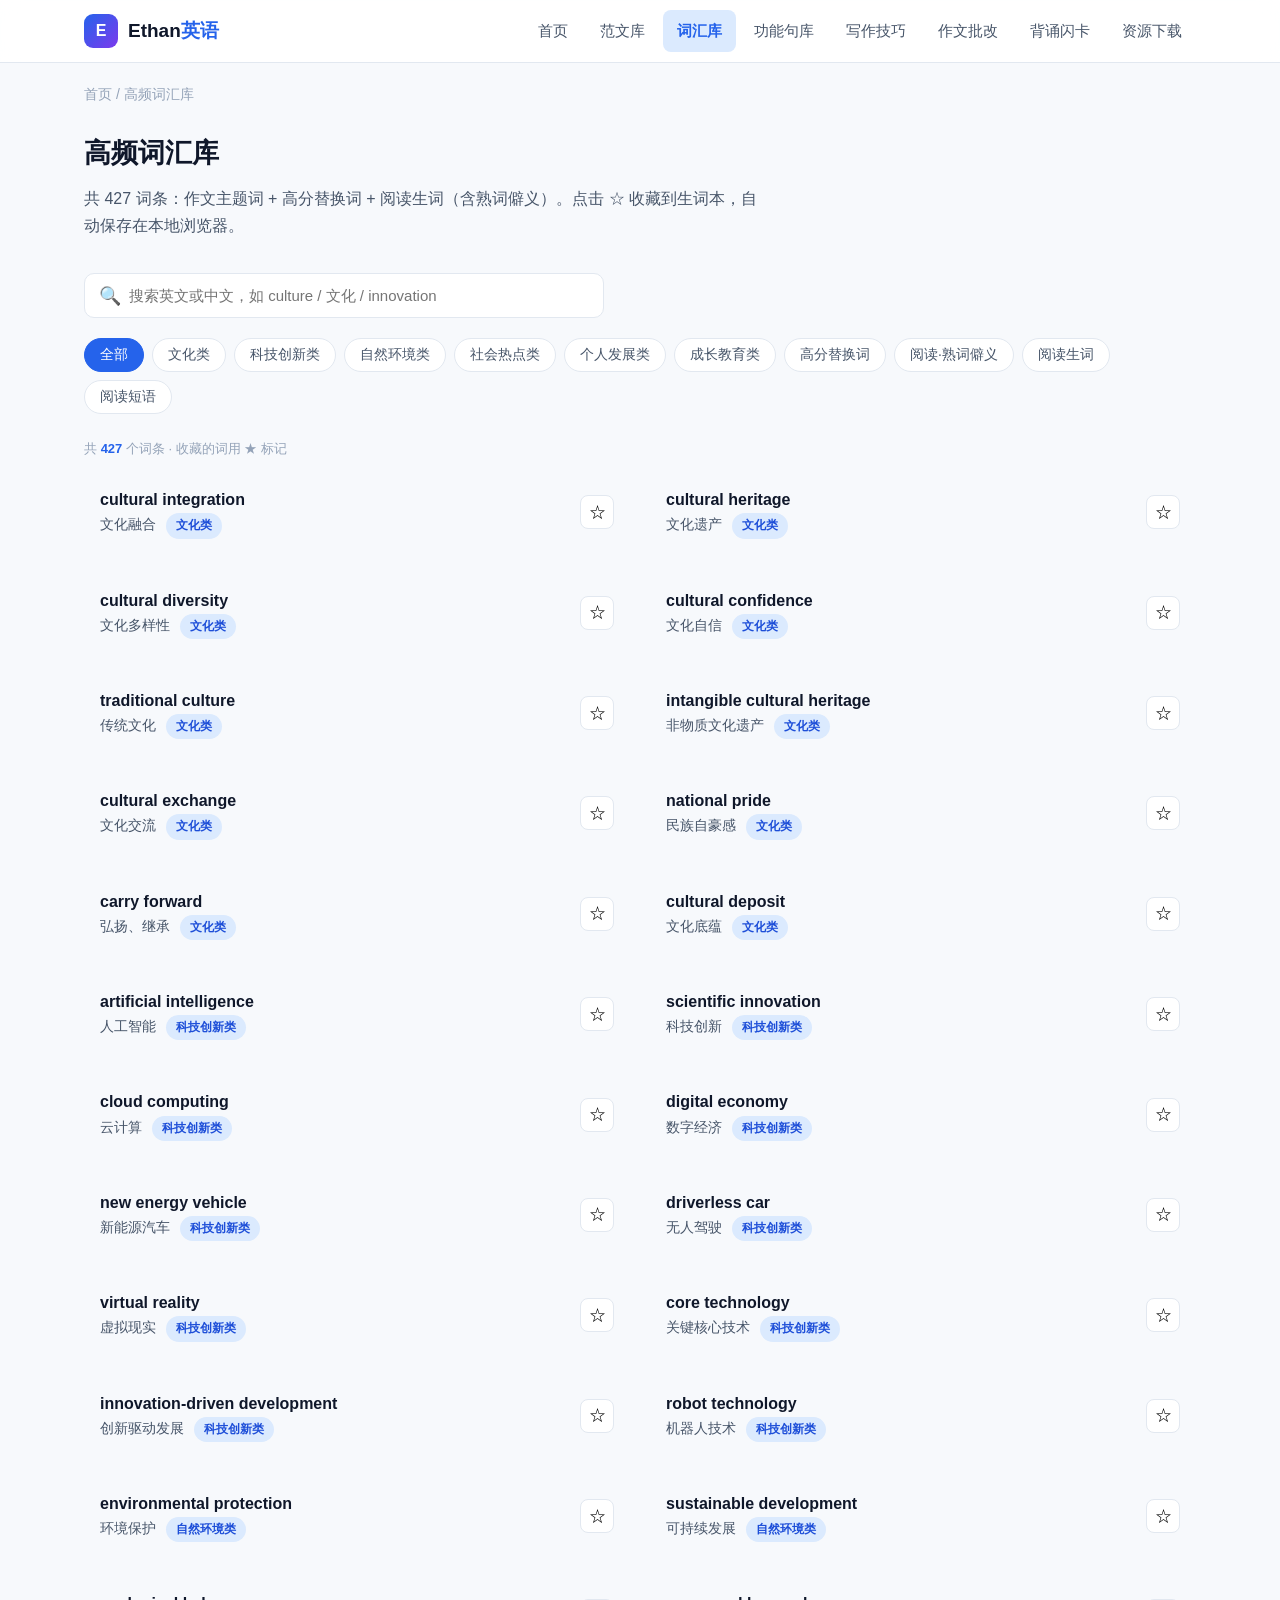
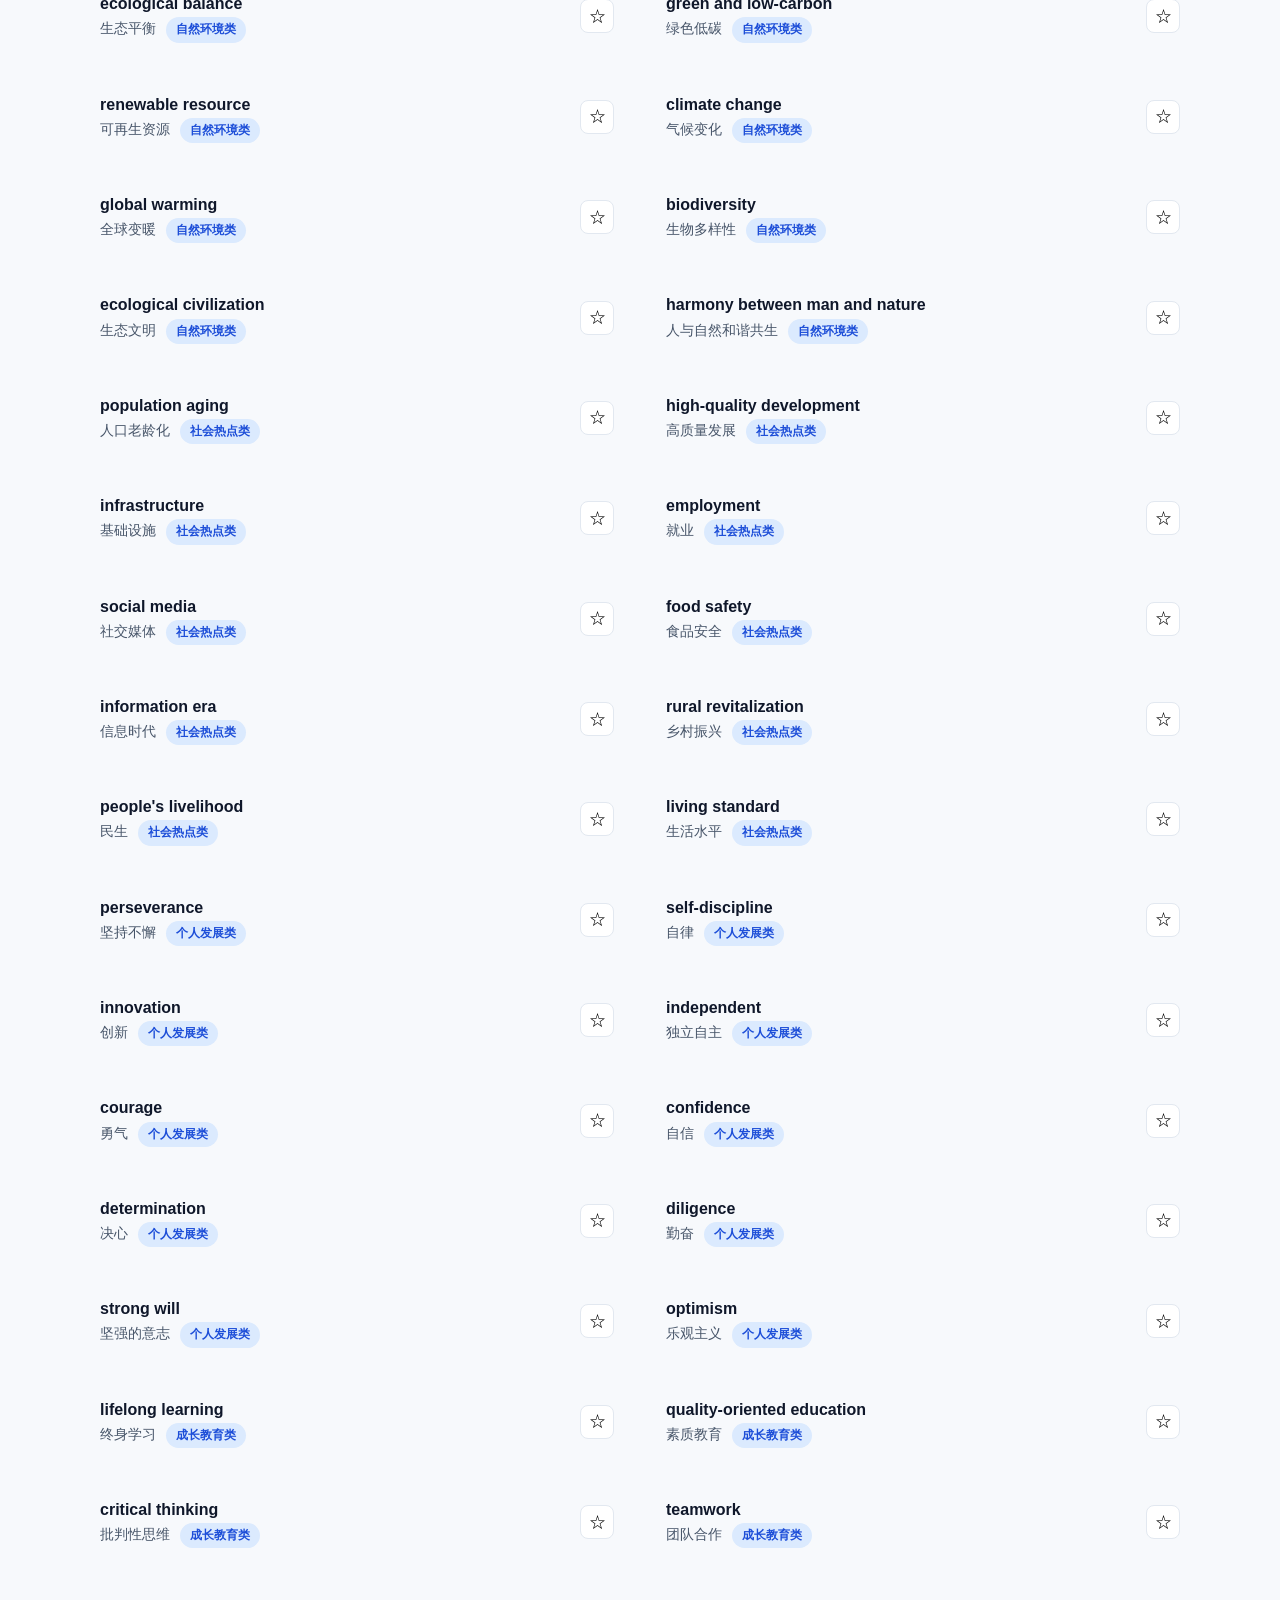
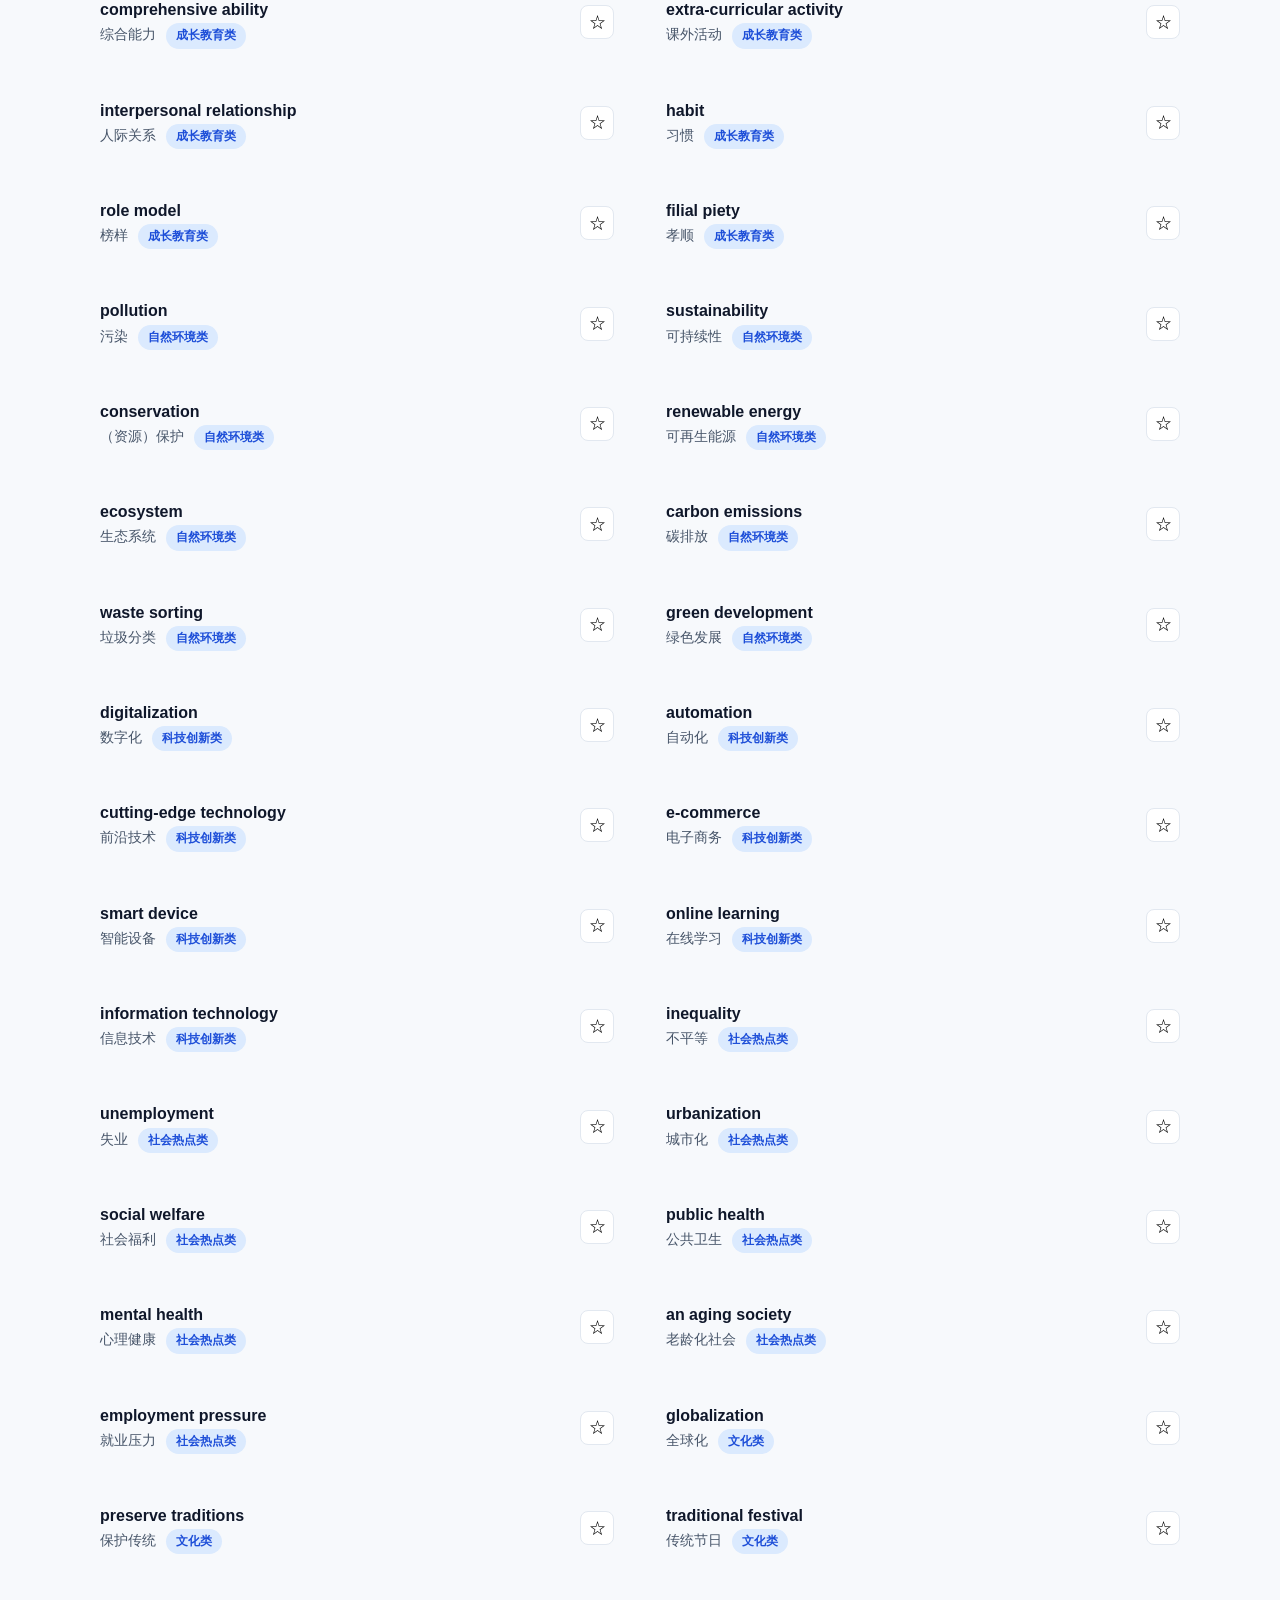
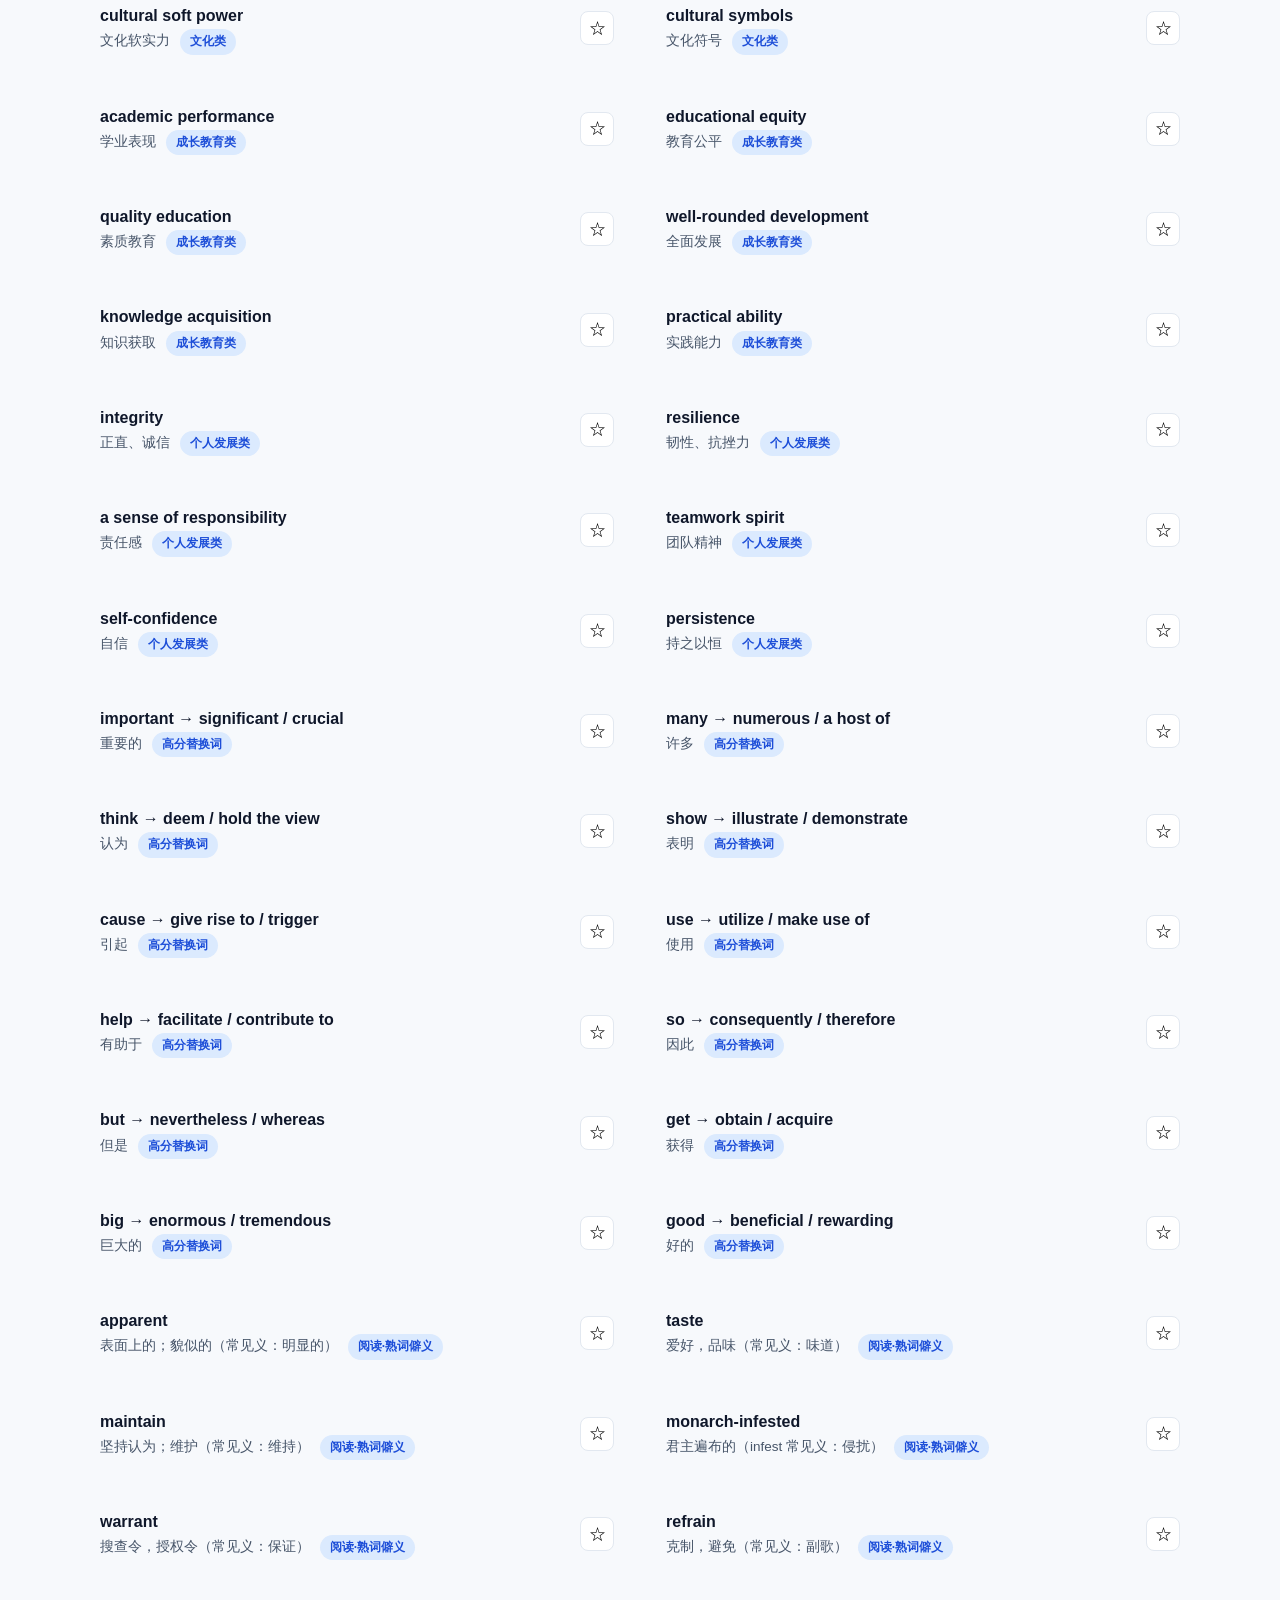
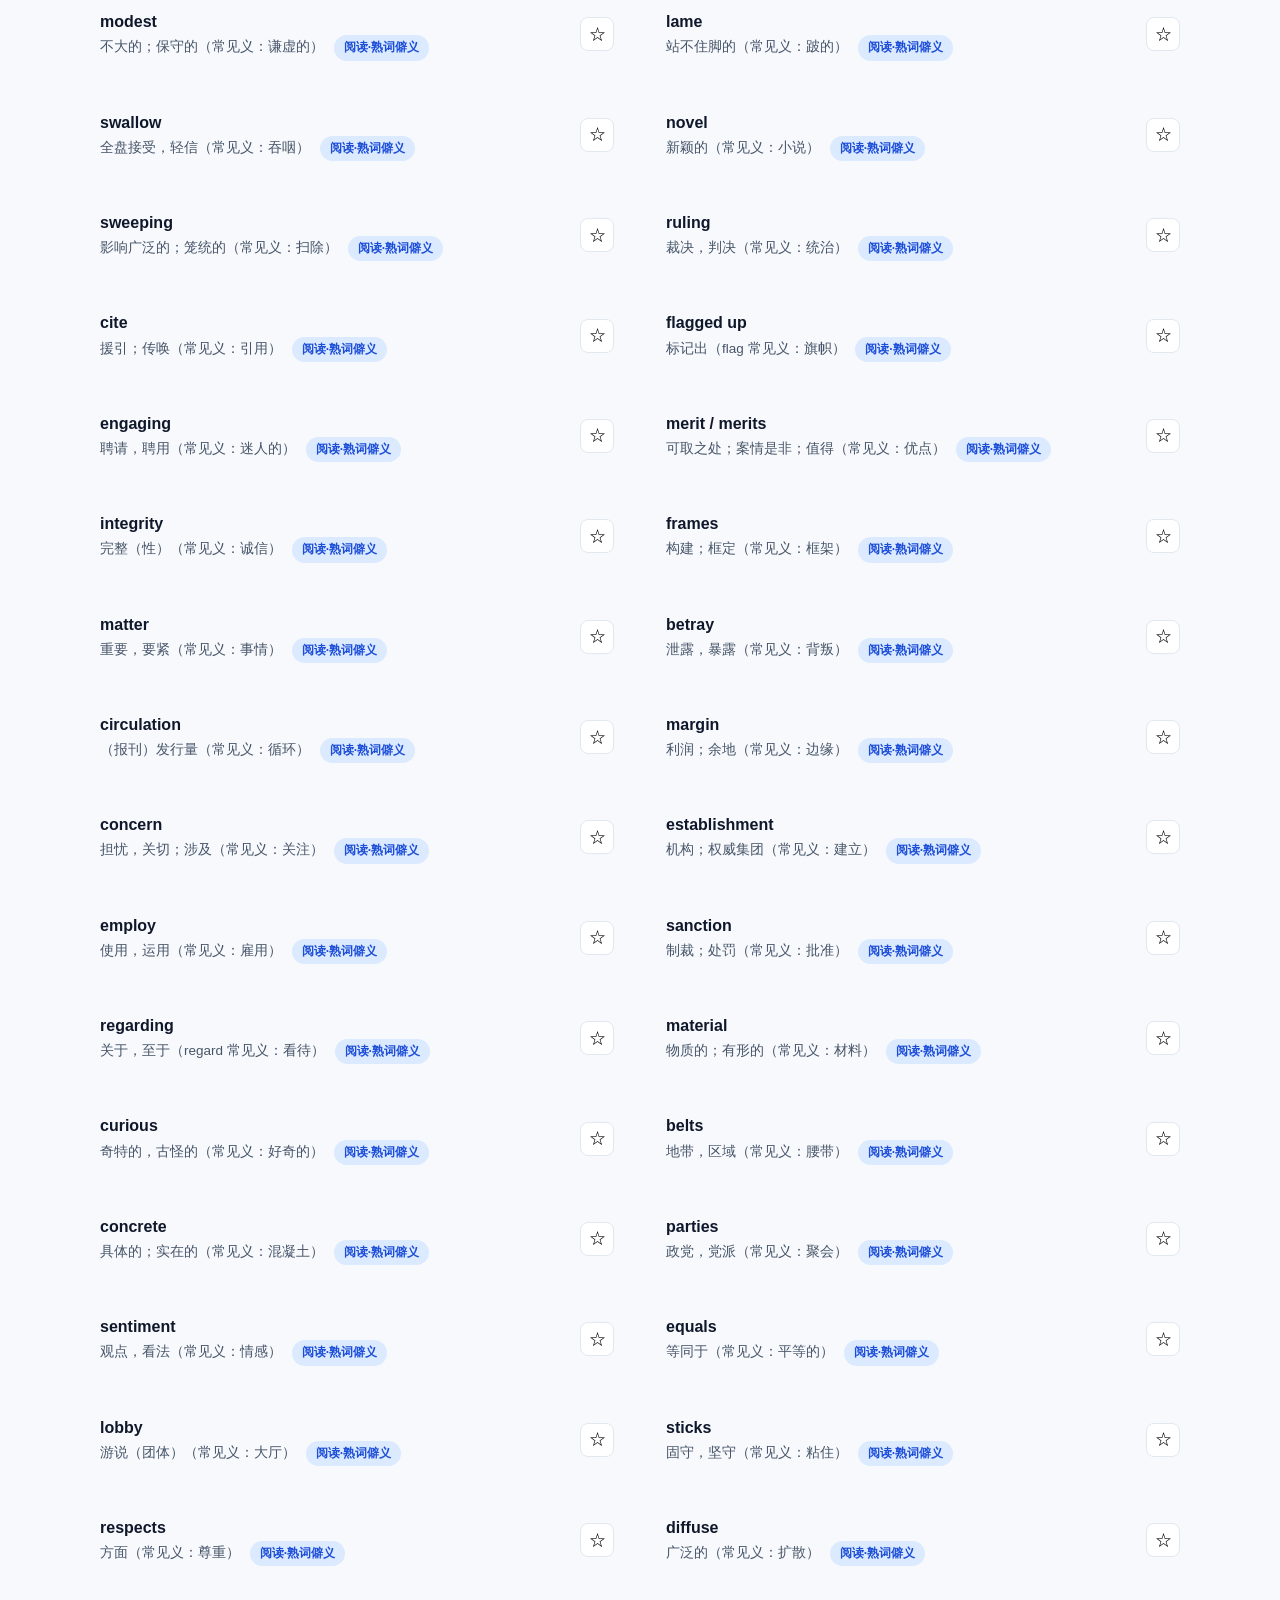
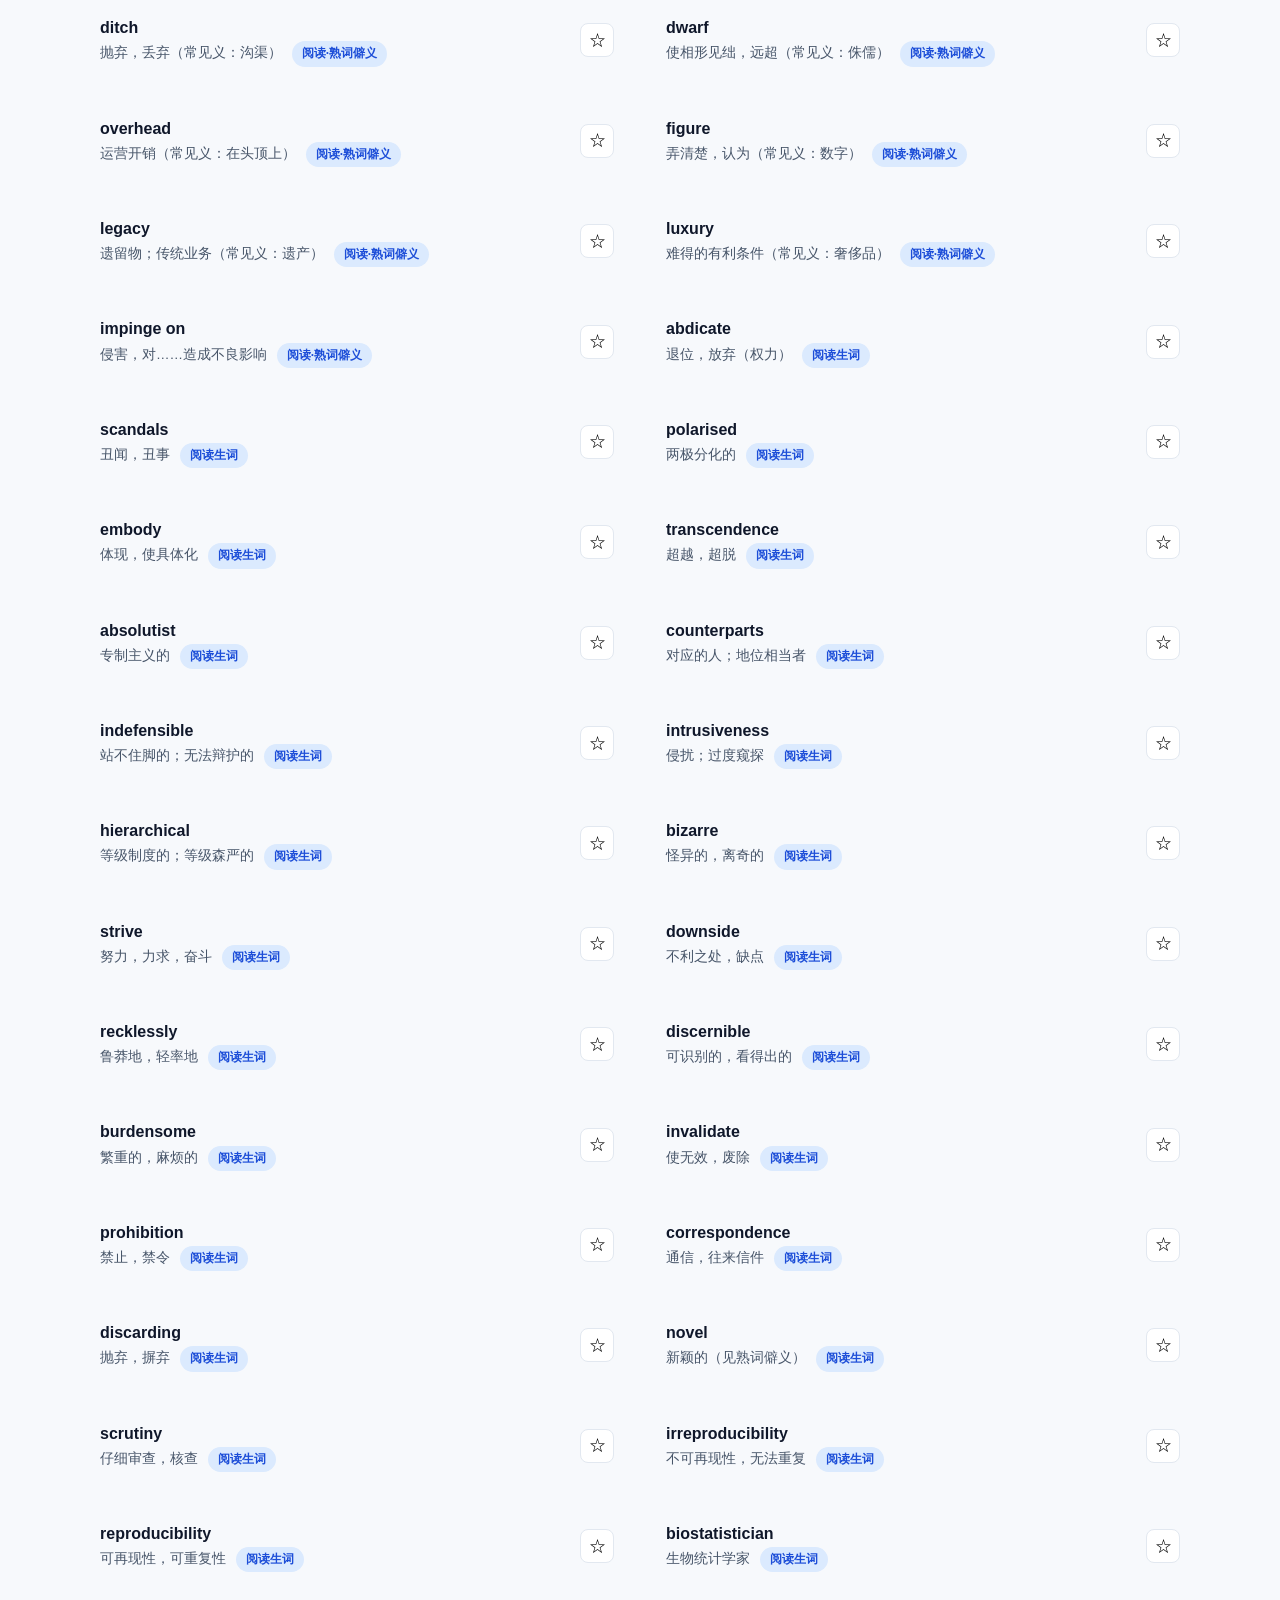
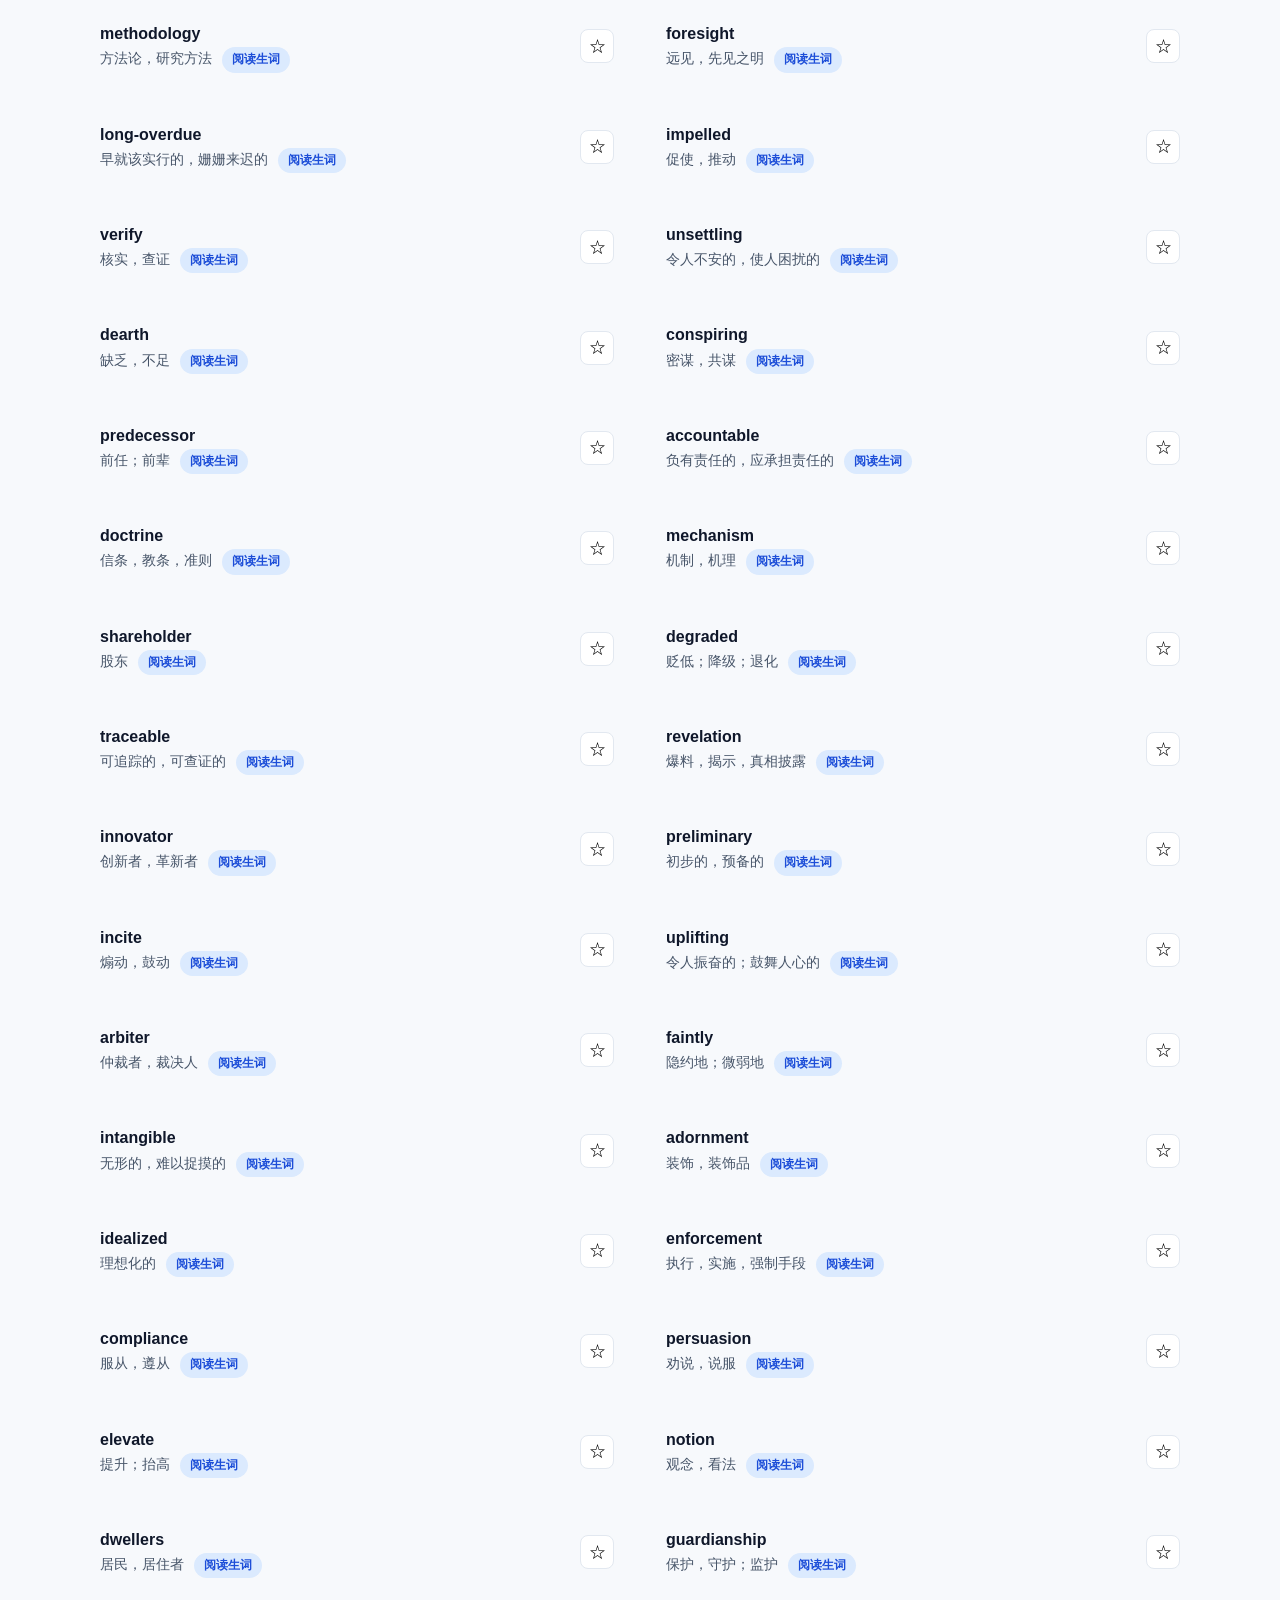
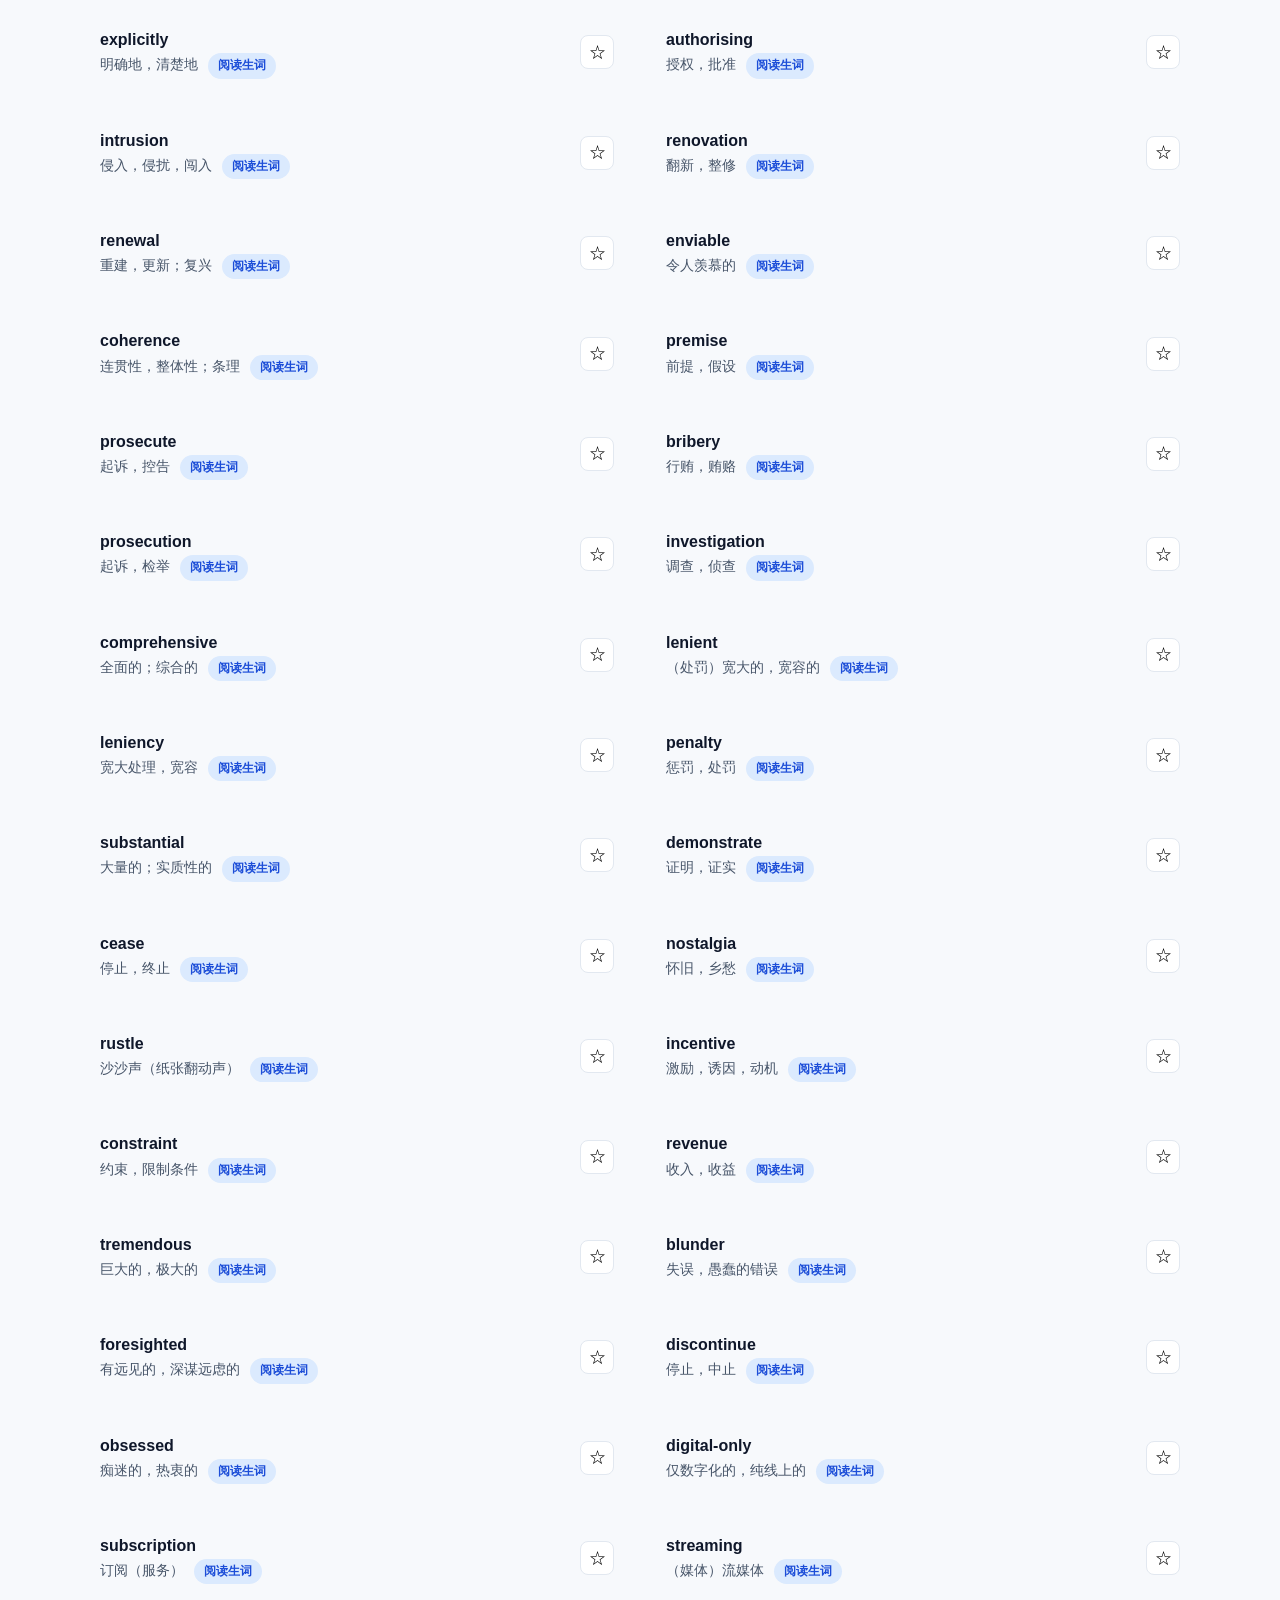
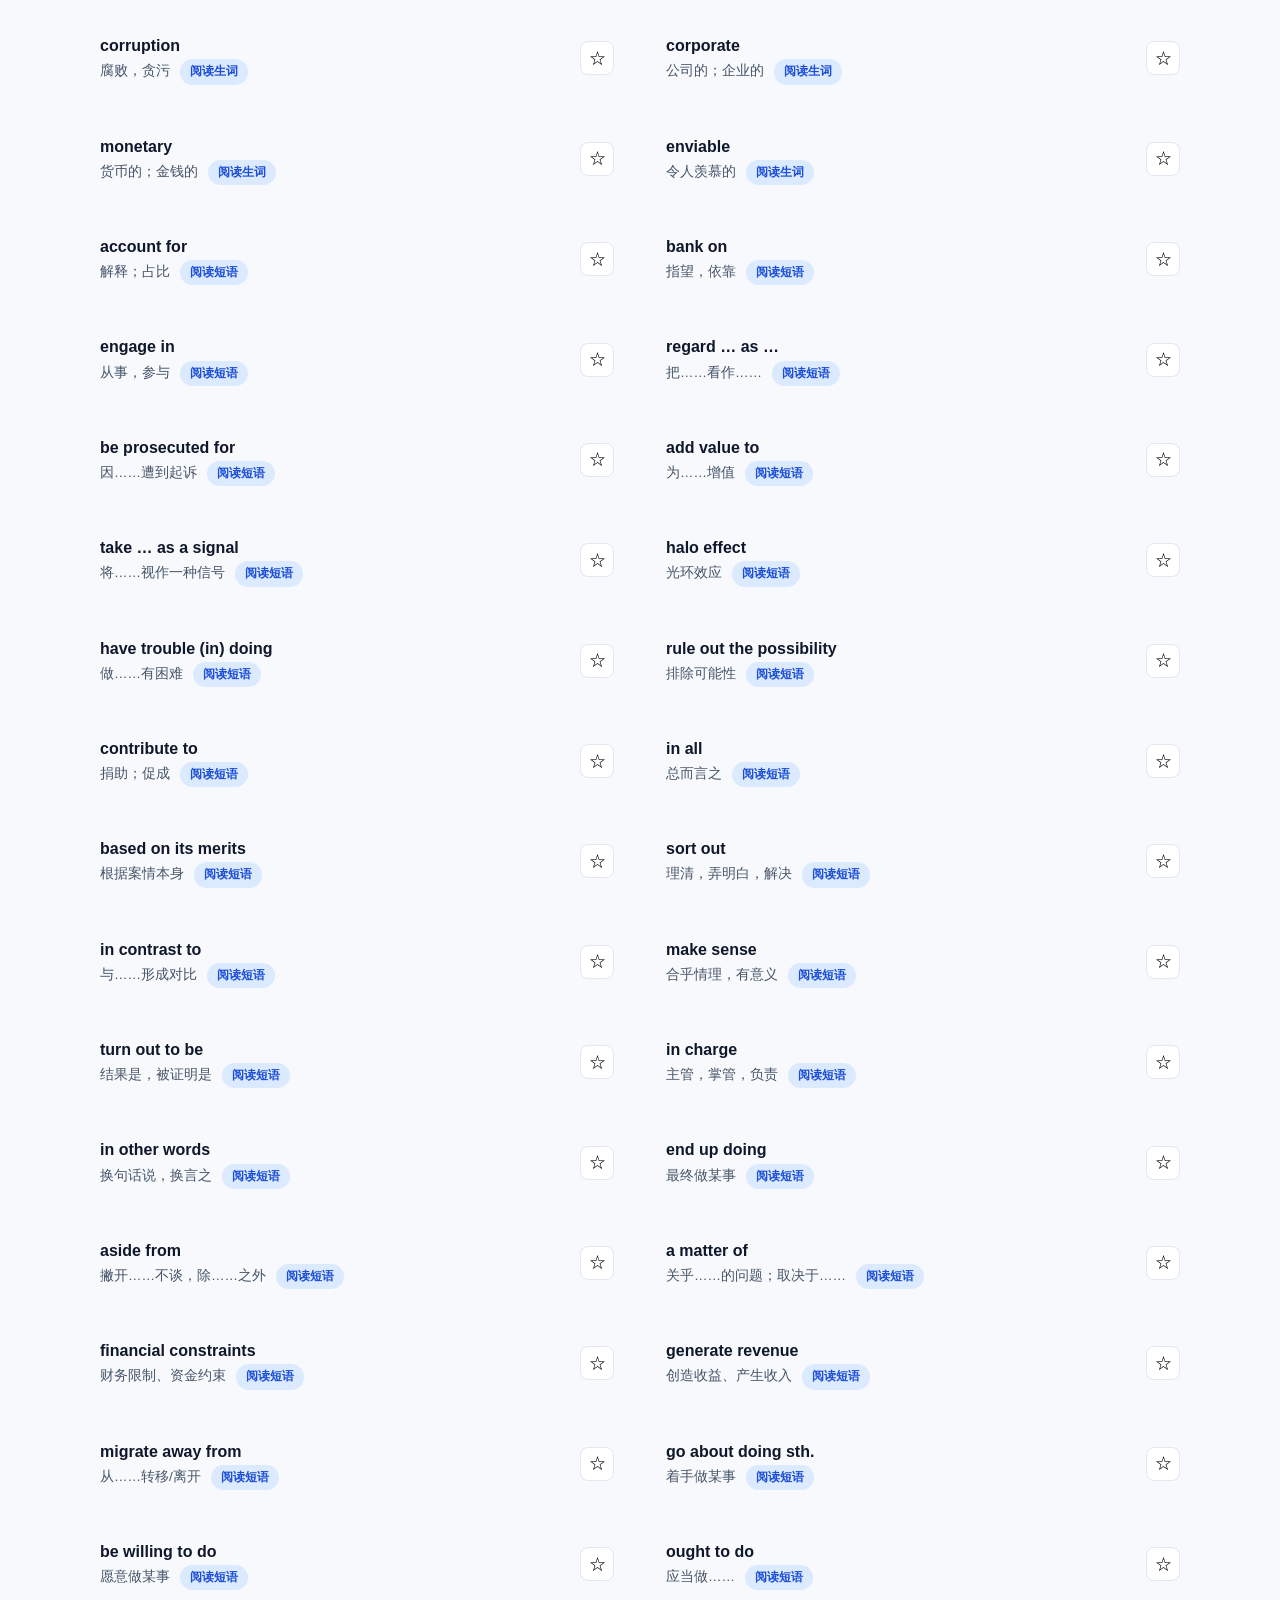
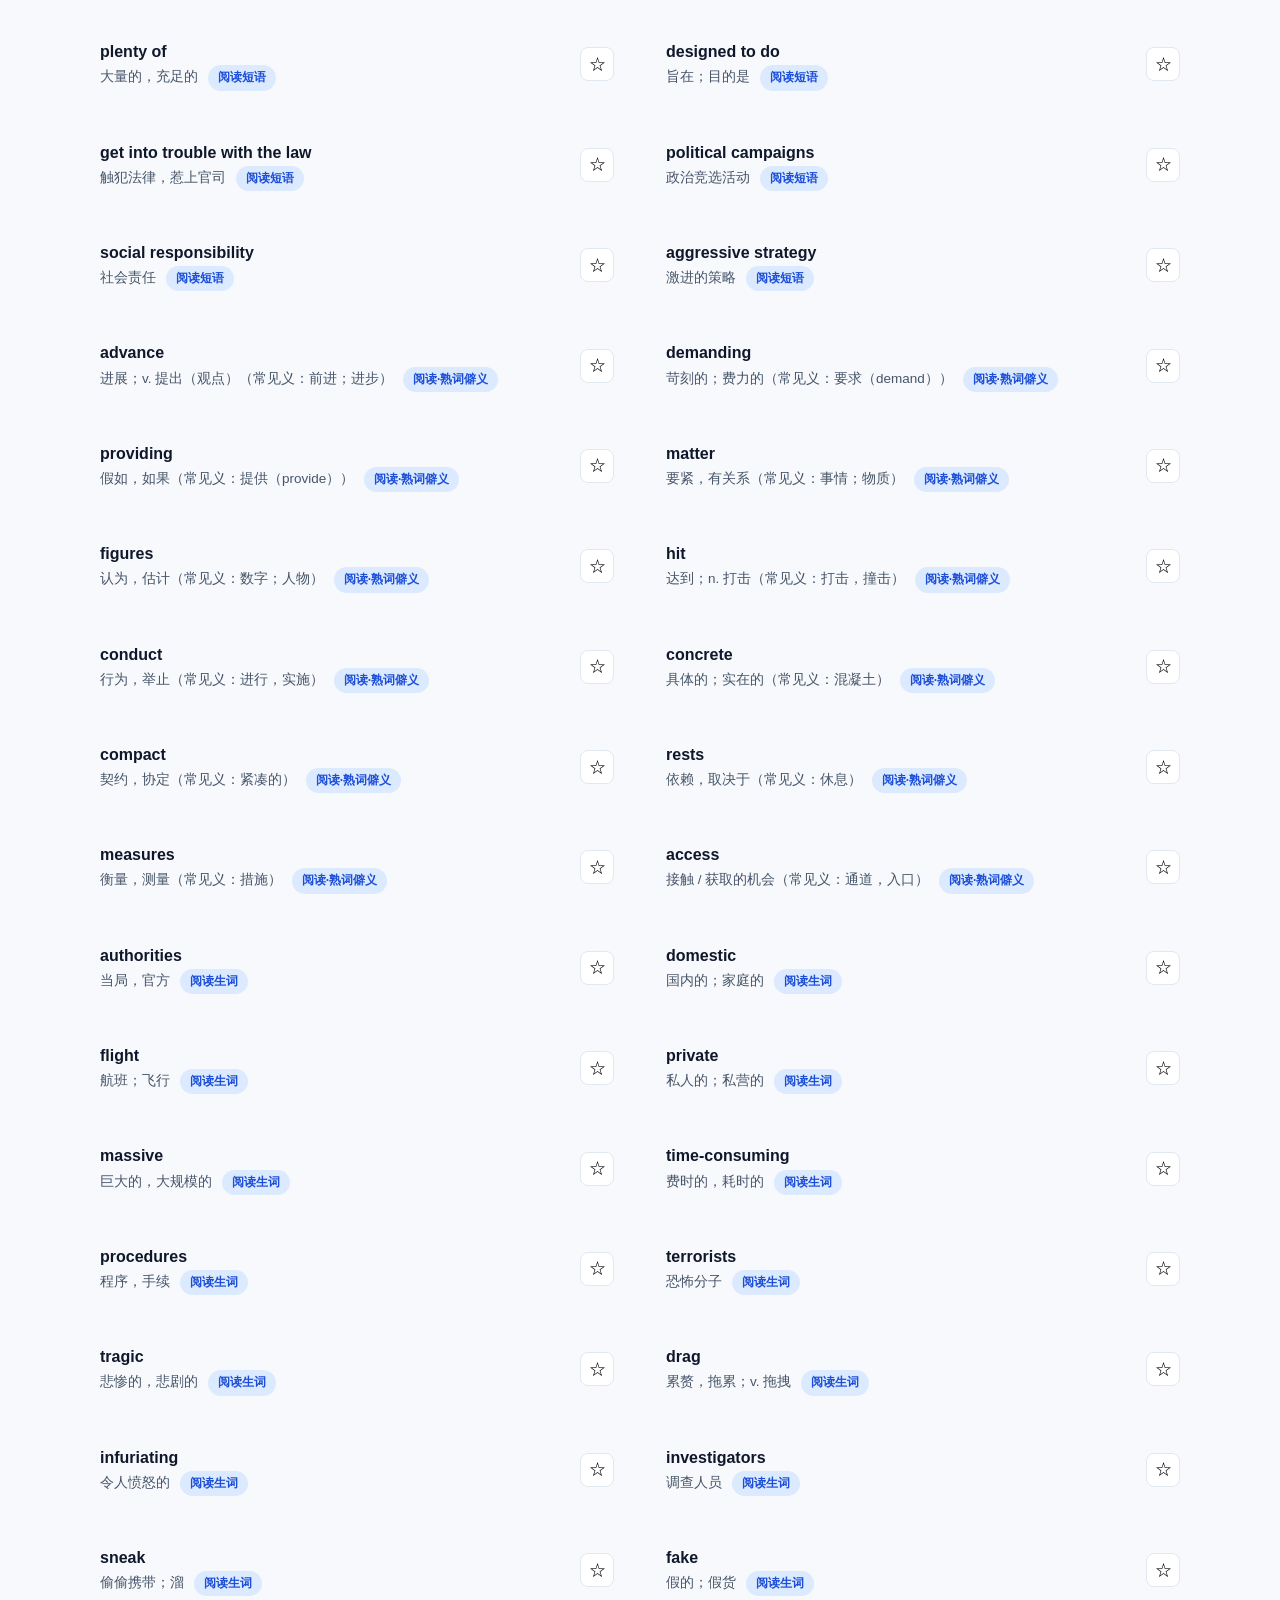
==== commit 6a73d084: "fix structure" ====
--- a/cihui.html
+++ b/cihui.html
@@ -41,7 +41,7 @@
     <div class="container">
       <div class="section-head">
         <h2>高频词汇库</h2>
-        <p>共 280+ 词条：作文主题词 + 高分替换词 + 阅读生词（含熟词僻义）。点击 ☆ 收藏到生词本，自动保存在本地浏览器。</p>
+        <p id="vocab-sub">作文主题词 + 高分替换词 + 阅读生词（含熟词僻义）。点击 ☆ 收藏到生词本，自动保存在本地浏览器。</p>
       </div>
 
       <div class="search-box" style="margin-bottom:20px">
